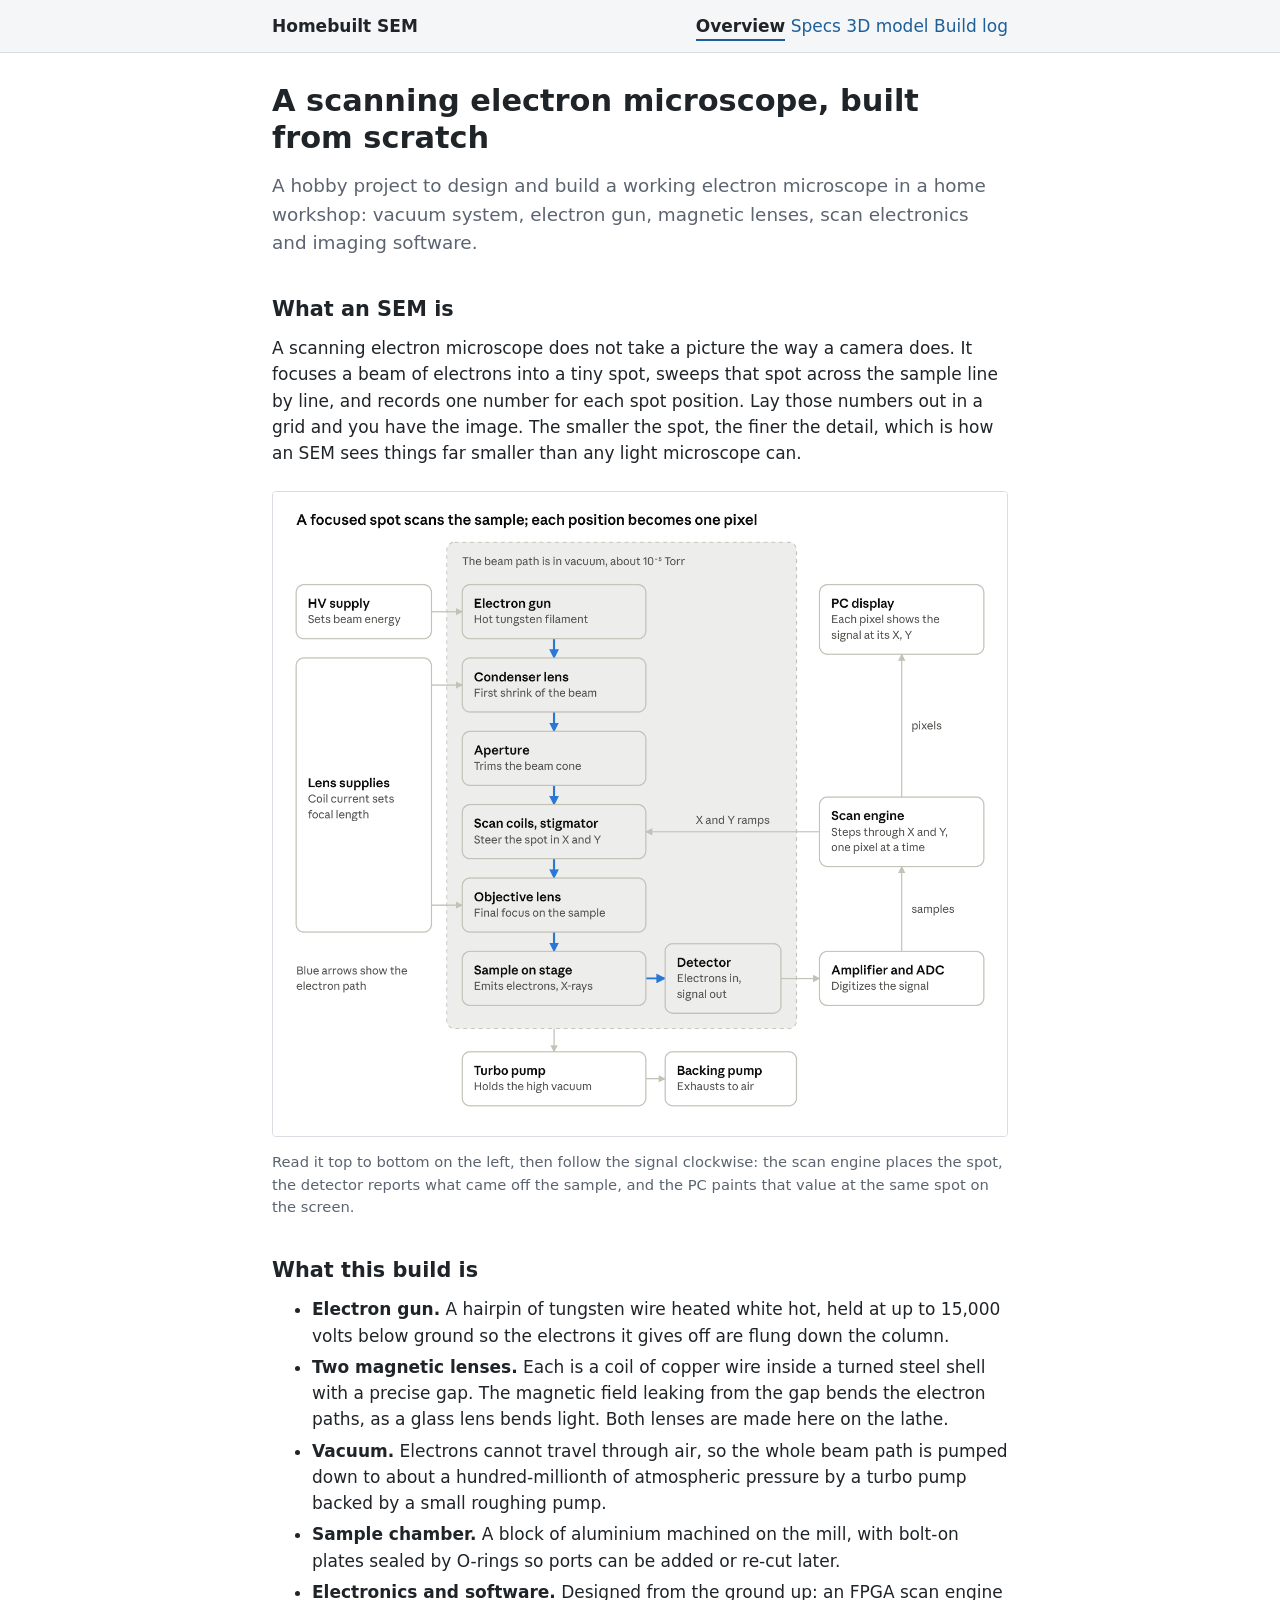
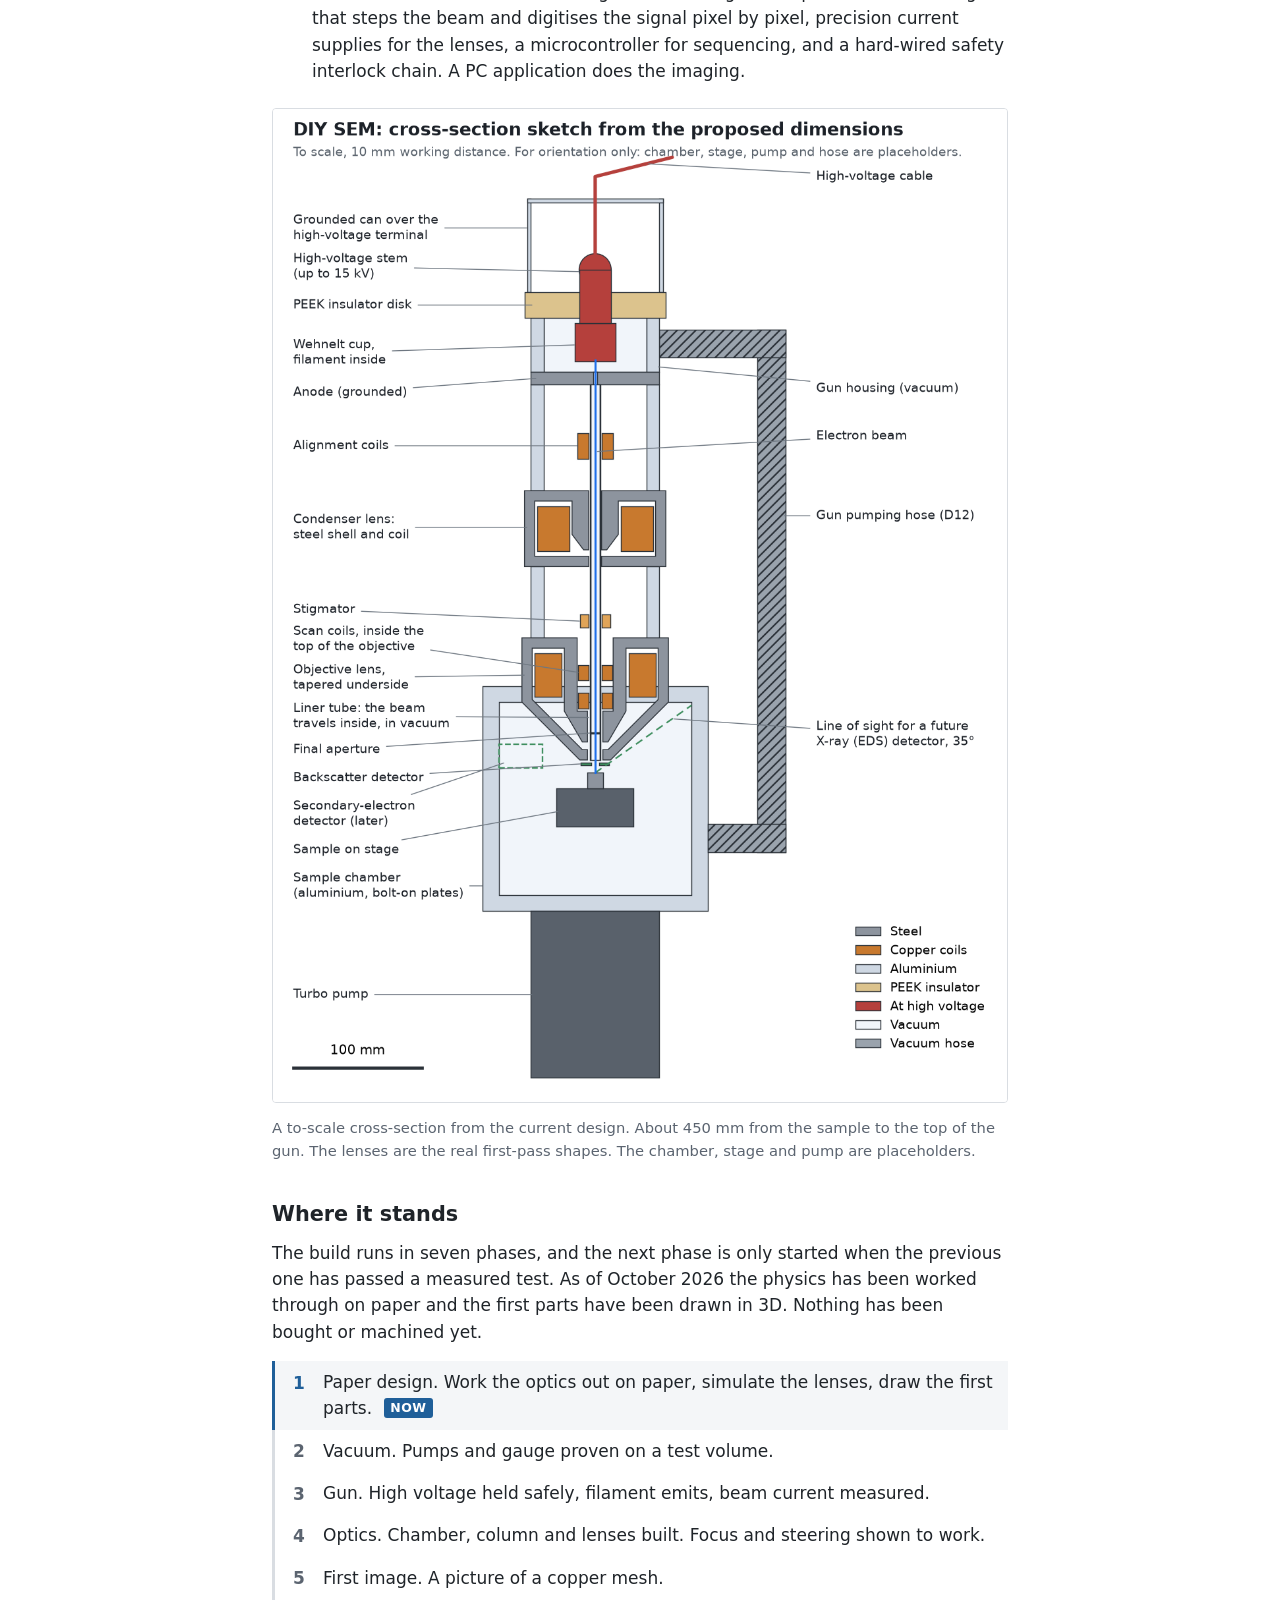
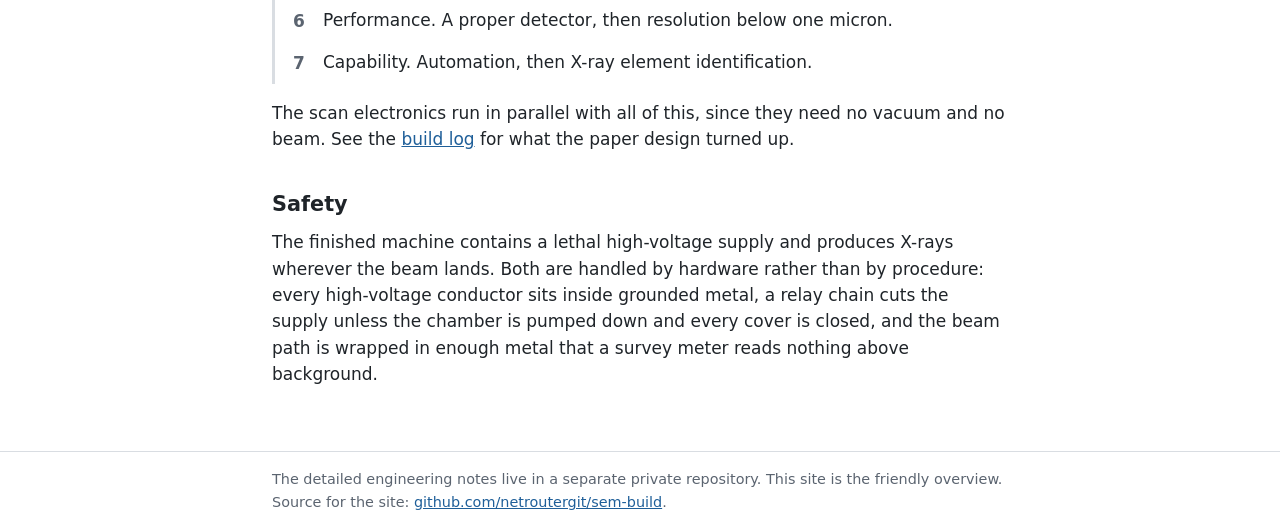
==== index.html @ 64b53435 "First version of the site: overview, specs, 3D model, milestone 0 Four plain HTML pages and one styl" ====
<!doctype html>
<html lang="en">
<head>
<meta charset="utf-8">
<meta name="viewport" content="width=device-width, initial-scale=1">
<title>Homebuilt SEM</title>
<meta name="description" content="A scanning electron microscope being designed and built from scratch in a home workshop.">
<link rel="stylesheet" href="style.css">
</head>
<body>

<header class="site">
  <div class="inner">
    <a class="brand" href="index.html">Homebuilt SEM</a>
    <nav>
      <a href="index.html" aria-current="page">Overview</a>
      <a href="specs.html">Specs</a>
      <a href="model.html">3D model</a>
      <a href="log/m0-paper-design.html">Build log</a>
    </nav>
  </div>
</header>

<main>
  <h1>A scanning electron microscope, built from scratch</h1>
  <p class="lede">A hobby project to design and build a working electron microscope in a home workshop: vacuum system, electron gun, magnetic lenses, scan electronics and imaging software.</p>

  <h2>What an SEM is</h2>
  <p>A scanning electron microscope does not take a picture the way a camera does. It focuses a beam of electrons into a tiny spot, sweeps that spot across the sample line by line, and records one number for each spot position. Lay those numbers out in a grid and you have the image. The smaller the spot, the finer the detail, which is how an SEM sees things far smaller than any light microscope can.</p>

  <figure>
    <img src="img/sem-block-diagram.png" alt="Block diagram: electron gun, condenser lens, aperture, scan coils, objective lens and sample inside a vacuum, with the scan engine, detector amplifier and PC display outside it">
    <figcaption>Read it top to bottom on the left, then follow the signal clockwise: the scan engine places the spot, the detector reports what came off the sample, and the PC paints that value at the same spot on the screen.</figcaption>
  </figure>

  <h2>What this build is</h2>
  <ul>
    <li><strong>Electron gun.</strong> A hairpin of tungsten wire heated white hot, held at up to 15,000 volts below ground so the electrons it gives off are flung down the column.</li>
    <li><strong>Two magnetic lenses.</strong> Each is a coil of copper wire inside a turned steel shell with a precise gap. The magnetic field leaking from the gap bends the electron paths, as a glass lens bends light. Both lenses are made here on the lathe.</li>
    <li><strong>Vacuum.</strong> Electrons cannot travel through air, so the whole beam path is pumped down to about a hundred-millionth of atmospheric pressure by a turbo pump backed by a small roughing pump.</li>
    <li><strong>Sample chamber.</strong> A block of aluminium machined on the mill, with bolt-on plates sealed by O-rings so ports can be added or re-cut later.</li>
    <li><strong>Electronics and software.</strong> Designed from the ground up: an FPGA scan engine that steps the beam and digitises the signal pixel by pixel, precision current supplies for the lenses, a microcontroller for sequencing, and a hard-wired safety interlock chain. A PC application does the imaging.</li>
  </ul>

  <figure>
    <img src="img/column-cross-section.png" alt="To-scale cross-section of the instrument from the high-voltage gun at the top, through two magnetic lenses, to the sample chamber and turbo pump at the bottom">
    <figcaption>A to-scale cross-section from the current design. About 450 mm from the sample to the top of the gun. The lenses are the real first-pass shapes. The chamber, stage and pump are placeholders.</figcaption>
  </figure>

  <h2>Where it stands</h2>
  <p>The build runs in seven phases, and the next phase is only started when the previous one has passed a measured test. As of October 2026 the physics has been worked through on paper and the first parts have been drawn in 3D. Nothing has been bought or machined yet.</p>

  <ol class="phases">
    <li class="now">Paper design. Work the optics out on paper, simulate the lenses, draw the first parts. <span class="tag">Now</span></li>
    <li>Vacuum. Pumps and gauge proven on a test volume.</li>
    <li>Gun. High voltage held safely, filament emits, beam current measured.</li>
    <li>Optics. Chamber, column and lenses built. Focus and steering shown to work.</li>
    <li>First image. A picture of a copper mesh.</li>
    <li>Performance. A proper detector, then resolution below one micron.</li>
    <li>Capability. Automation, then X-ray element identification.</li>
  </ol>
  <p>The scan electronics run in parallel with all of this, since they need no vacuum and no beam. See the <a href="log/m0-paper-design.html">build log</a> for what the paper design turned up.</p>

  <h2>Safety</h2>
  <p>The finished machine contains a lethal high-voltage supply and produces X-rays wherever the beam lands. Both are handled by hardware rather than by procedure: every high-voltage conductor sits inside grounded metal, a relay chain cuts the supply unless the chamber is pumped down and every cover is closed, and the beam path is wrapped in enough metal that a survey meter reads nothing above background.</p>
</main>

<footer class="site">
  <div class="inner">
    The detailed engineering notes live in a separate private repository. This site is the friendly overview. Source for the site: <a href="https://github.com/netroutergit/sem-build">github.com/netroutergit/sem-build</a>.
  </div>
</footer>

</body>
</html>
---- style.css ----
/* sem-build: one stylesheet, system fonts, works on a phone. */

:root {
  --text: #1f2429;
  --muted: #5b6470;
  --line: #d9dde2;
  --bg: #ffffff;
  --panel: #f4f6f8;
  --accent: #1f5f99;
  --accent-ink: #ffffff;
}

* { box-sizing: border-box; }

html { -webkit-text-size-adjust: 100%; }

body {
  margin: 0;
  font-family: system-ui, -apple-system, "Segoe UI", Roboto, Helvetica, Arial, sans-serif;
  font-size: 17px;
  line-height: 1.55;
  color: var(--text);
  background: var(--bg);
}

header.site {
  border-bottom: 1px solid var(--line);
  background: var(--panel);
}

header.site .inner {
  max-width: 48rem;
  margin: 0 auto;
  padding: 0.8rem 1rem;
  display: flex;
  flex-wrap: wrap;
  align-items: baseline;
  gap: 0.4rem 1.2rem;
}

header.site .brand {
  font-weight: 700;
  text-decoration: none;
  color: var(--text);
  margin-right: auto;
}

header.site nav a {
  color: var(--accent);
  text-decoration: none;
  padding: 0.2rem 0;
}

header.site nav a[aria-current="page"] {
  color: var(--text);
  font-weight: 600;
  border-bottom: 2px solid var(--accent);
}

main {
  max-width: 48rem;
  margin: 0 auto;
  padding: 1.5rem 1rem 3rem;
}

main.wide { max-width: 64rem; }

h1 { font-size: 1.9rem; line-height: 1.2; margin: 0.4rem 0 1rem; }
h2 { font-size: 1.3rem; margin: 2.2rem 0 0.6rem; }
h3 { font-size: 1.05rem; margin: 1.4rem 0 0.4rem; }

p, ul, ol { margin: 0 0 1rem; }
li { margin-bottom: 0.3rem; }

a { color: var(--accent); }

.lede { font-size: 1.15rem; color: var(--muted); }

figure {
  margin: 1.5rem 0;
}

figure img {
  width: 100%;
  height: auto;
  border: 1px solid var(--line);
  border-radius: 4px;
  background: #fff;
}

figcaption {
  font-size: 0.92rem;
  color: var(--muted);
  margin-top: 0.4rem;
}

table {
  width: 100%;
  border-collapse: collapse;
  margin: 0 0 1.5rem;
  font-size: 0.97rem;
}

th, td {
  text-align: left;
  vertical-align: top;
  padding: 0.55rem 0.6rem;
  border-bottom: 1px solid var(--line);
}

th { font-weight: 600; background: var(--panel); }

td.num { white-space: nowrap; font-weight: 600; }

/* phase list on the overview */
ol.phases { list-style: none; padding: 0; counter-reset: phase; }
ol.phases li {
  position: relative;
  padding: 0.5rem 0.75rem 0.5rem 3rem;
  border-left: 3px solid var(--line);
  margin: 0;
}
ol.phases li::before {
  counter-increment: phase;
  content: counter(phase);
  position: absolute;
  left: 0.75rem;
  top: 0.55rem;
  width: 1.5rem;
  text-align: center;
  font-weight: 700;
  color: var(--muted);
}
ol.phases li.now {
  border-left-color: var(--accent);
  background: var(--panel);
}
ol.phases li.now::before { color: var(--accent); }
ol.phases li .tag {
  display: inline-block;
  font-size: 0.78rem;
  font-weight: 600;
  text-transform: uppercase;
  letter-spacing: 0.04em;
  color: var(--accent-ink);
  background: var(--accent);
  border-radius: 3px;
  padding: 0 0.4rem;
  margin-left: 0.4rem;
  vertical-align: 2px;
}

/* note box */
.note {
  background: var(--panel);
  border-left: 3px solid var(--accent);
  padding: 0.7rem 1rem;
  margin: 1.2rem 0;
}

/* 3D viewer */
.viewer-controls {
  display: flex;
  flex-wrap: wrap;
  gap: 0.6rem 1.4rem;
  align-items: center;
  margin: 0 0 0.8rem;
}

.viewer-controls fieldset {
  border: 0;
  padding: 0;
  margin: 0;
  min-width: 0;
  min-inline-size: 0;
  display: flex;
  flex-wrap: wrap;
  gap: 0.3rem;
  align-items: center;
}

.viewer-controls legend {
  float: left;
  padding: 0;
  margin-right: 0.4rem;
  color: var(--muted);
  font-size: 0.95rem;
}

.viewer-controls button {
  font: inherit;
  font-size: 0.95rem;
  padding: 0.35rem 0.8rem;
  border: 1px solid var(--line);
  background: #fff;
  color: var(--text);
  border-radius: 4px;
  cursor: pointer;
}

.viewer-controls button[aria-pressed="true"] {
  background: var(--accent);
  border-color: var(--accent);
  color: var(--accent-ink);
}

model-viewer {
  width: 100%;
  height: 70vh;
  min-height: 420px;
  background: #eef1f4;
  border: 1px solid var(--line);
  border-radius: 4px;
}

.viewer-status {
  font-size: 0.92rem;
  color: var(--muted);
  min-height: 1.4em;
  margin: 0.5rem 0 1rem;
}

footer.site {
  border-top: 1px solid var(--line);
  color: var(--muted);
  font-size: 0.9rem;
}

footer.site .inner {
  max-width: 48rem;
  margin: 0 auto;
  padding: 1rem;
}

@media (max-width: 600px) {
  body { font-size: 16px; }
  h1 { font-size: 1.6rem; }
  model-viewer { height: 60vh; min-height: 360px; }

  /* Stack each table row as a small card instead of squeezing three columns. */
  table tr:first-child { display: none; }
  table tr { display: block; padding: 0.55rem 0; border-bottom: 1px solid var(--line); }
  table td { display: block; border: 0; padding: 0.1rem 0; }
  table td:first-child { font-weight: 600; }
  table td.num { white-space: normal; color: var(--accent); }
}
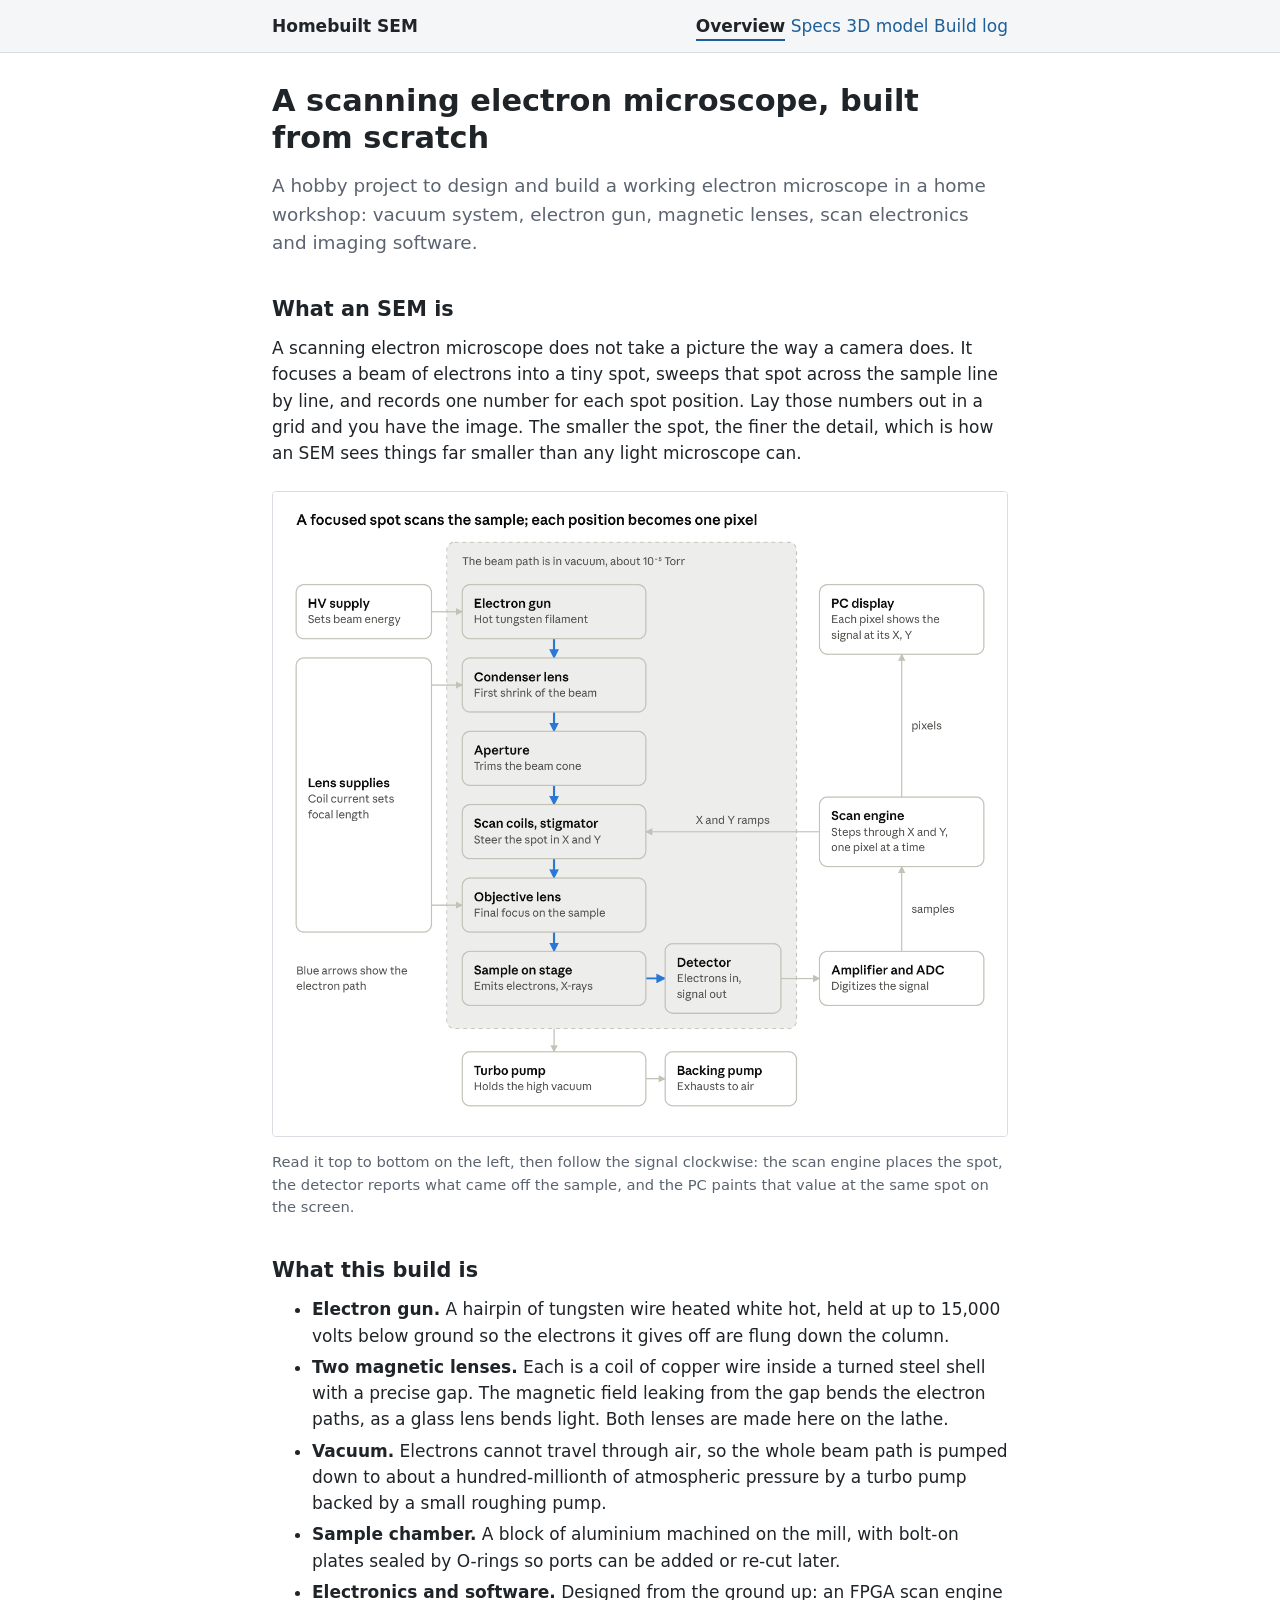
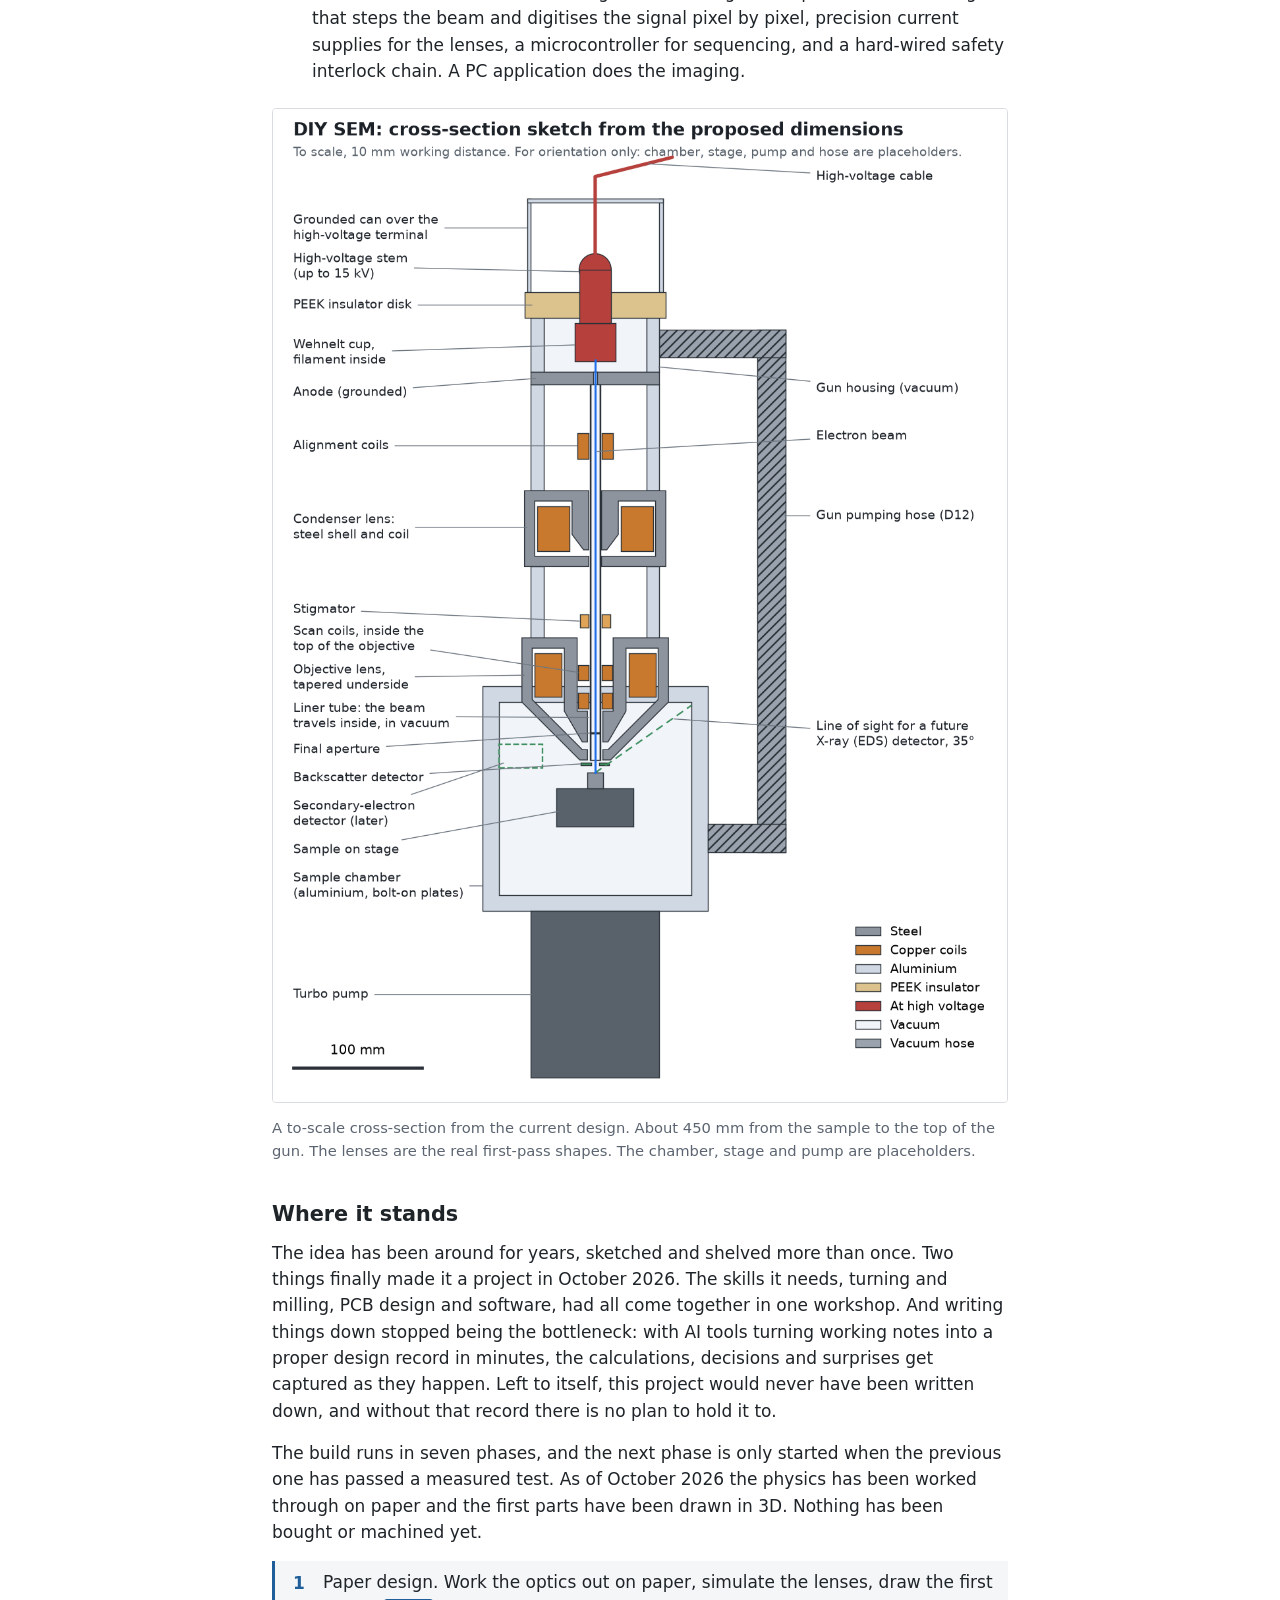
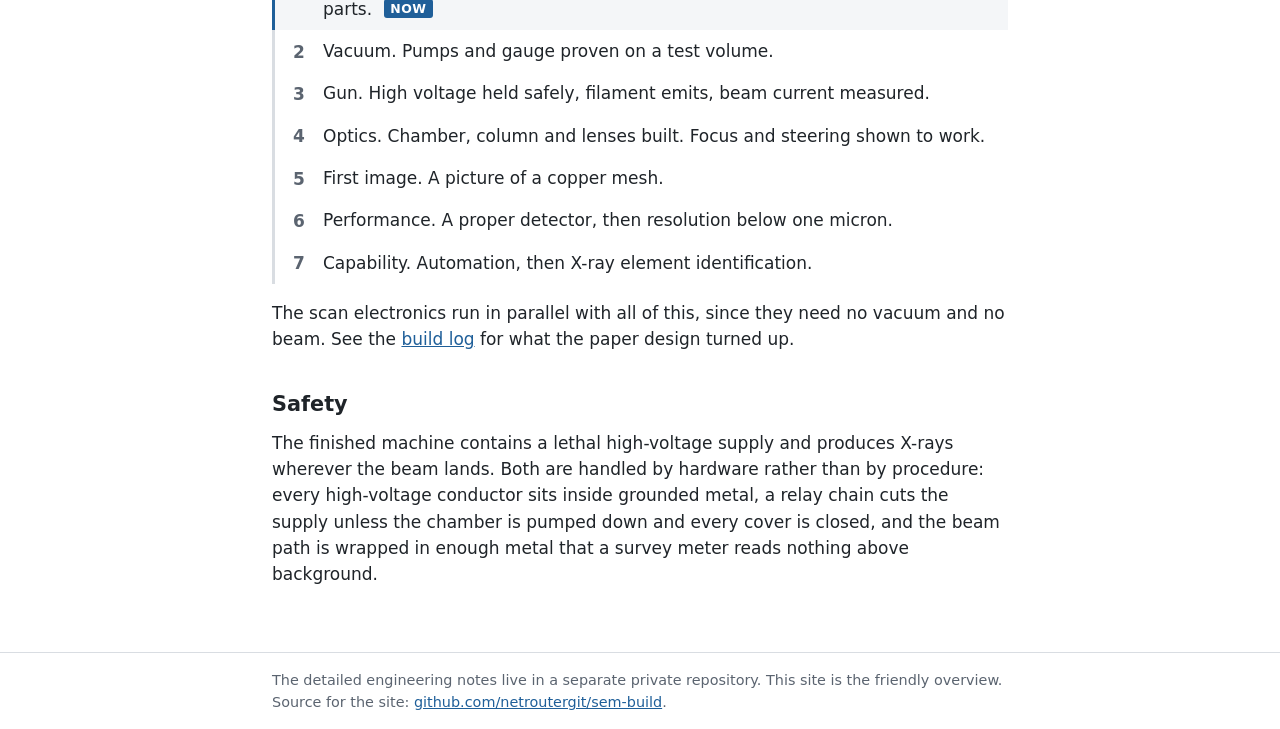
==== commit b66ae835: "Say why the project started in earnest now, on the overview and in milestone 0" ====
--- a/index.html
+++ b/index.html
@@ -48,6 +48,7 @@
   </figure>
 
   <h2>Where it stands</h2>
+  <p>The idea has been around for years, sketched and shelved more than once. Two things finally made it a project in October 2026. The skills it needs, turning and milling, PCB design and software, had all come together in one workshop. And writing things down stopped being the bottleneck: with AI tools turning working notes into a proper design record in minutes, the calculations, decisions and surprises get captured as they happen. Left to itself, this project would never have been written down, and without that record there is no plan to hold it to.</p>
   <p>The build runs in seven phases, and the next phase is only started when the previous one has passed a measured test. As of October 2026 the physics has been worked through on paper and the first parts have been drawn in 3D. Nothing has been bought or machined yet.</p>
 
   <ol class="phases">
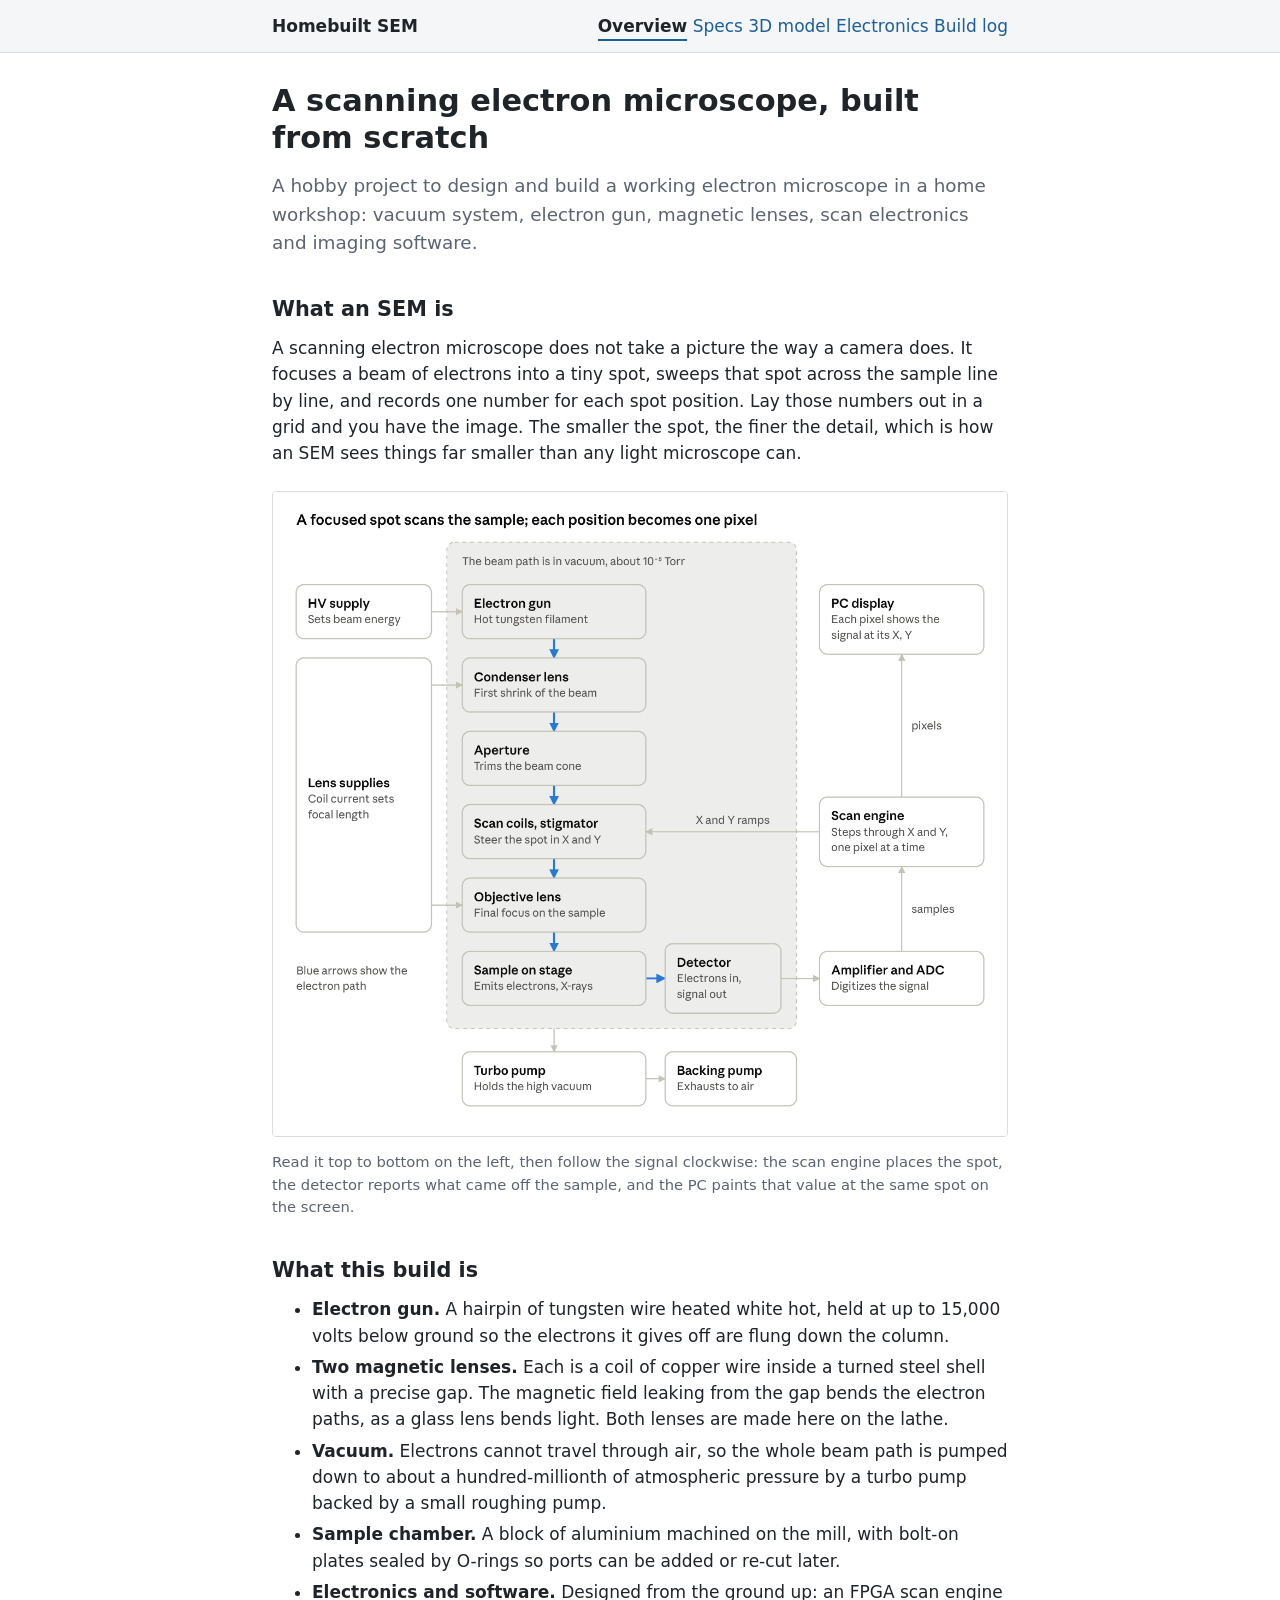
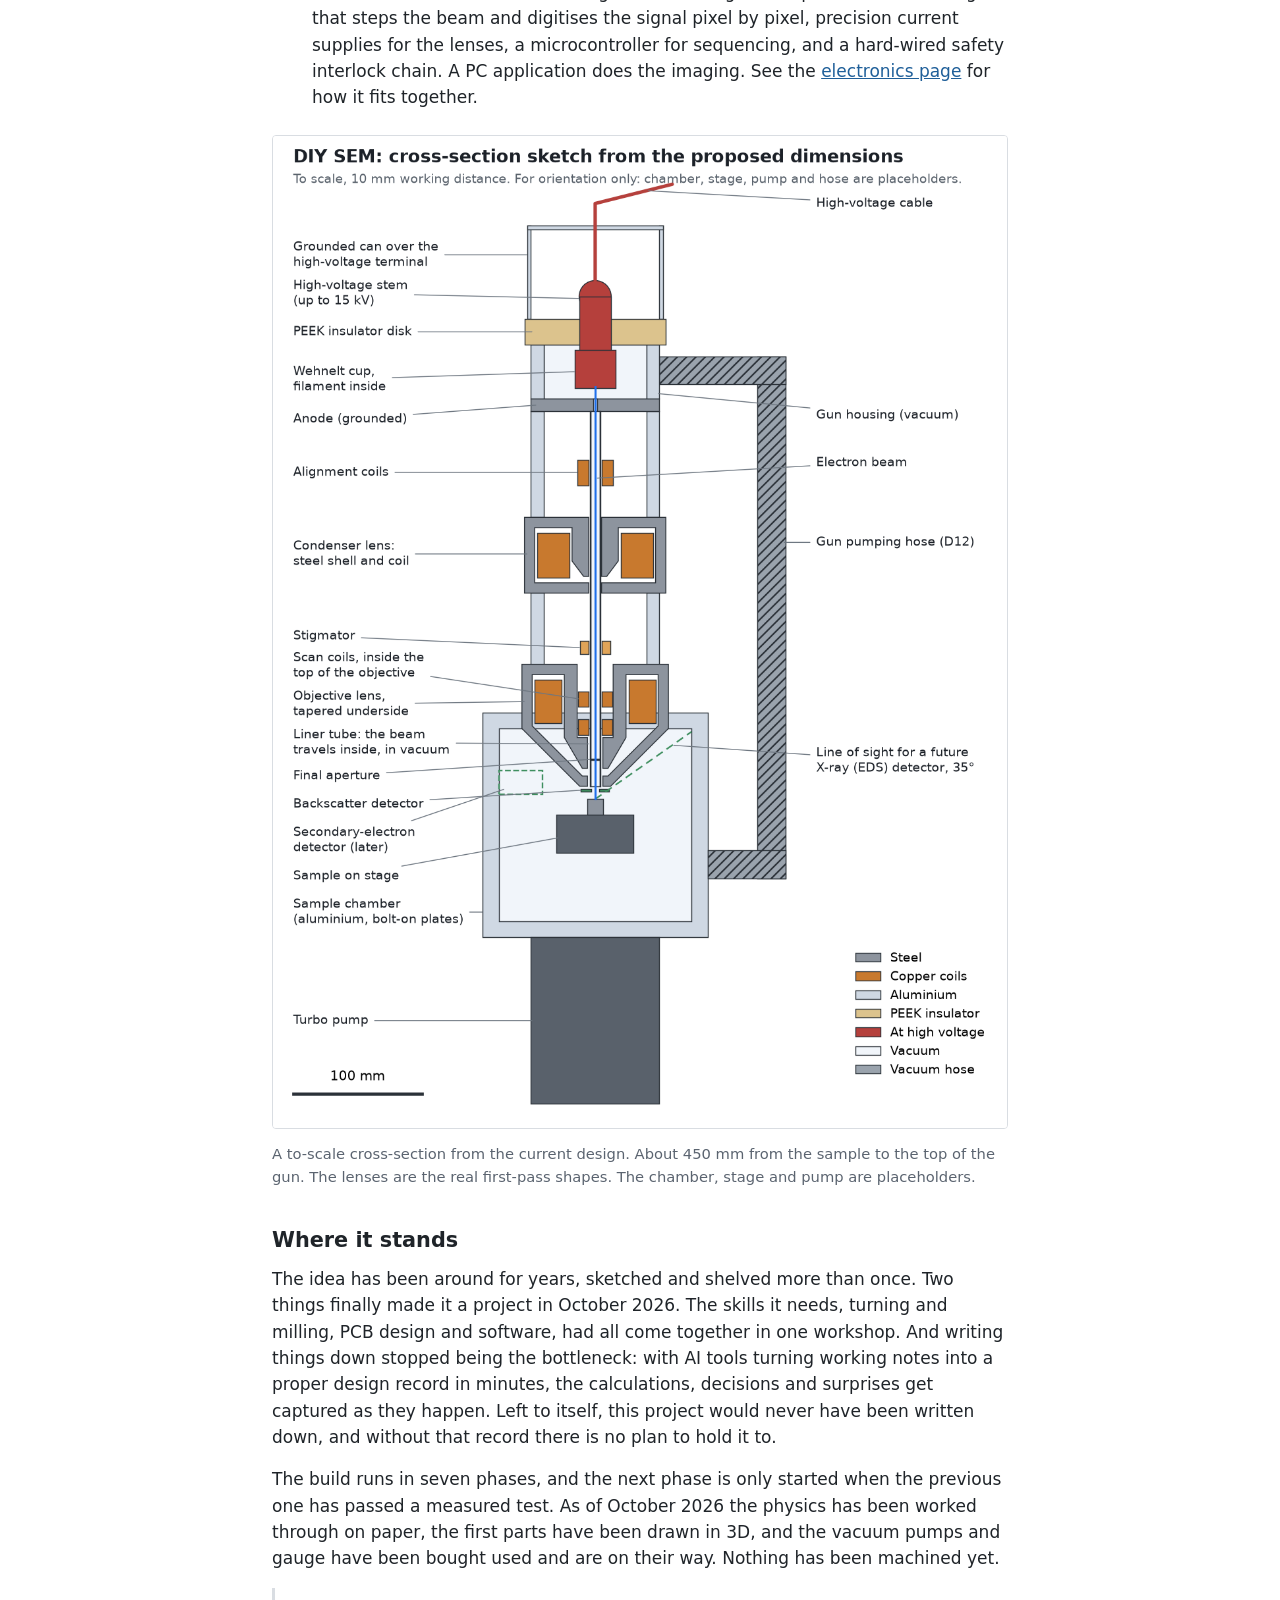
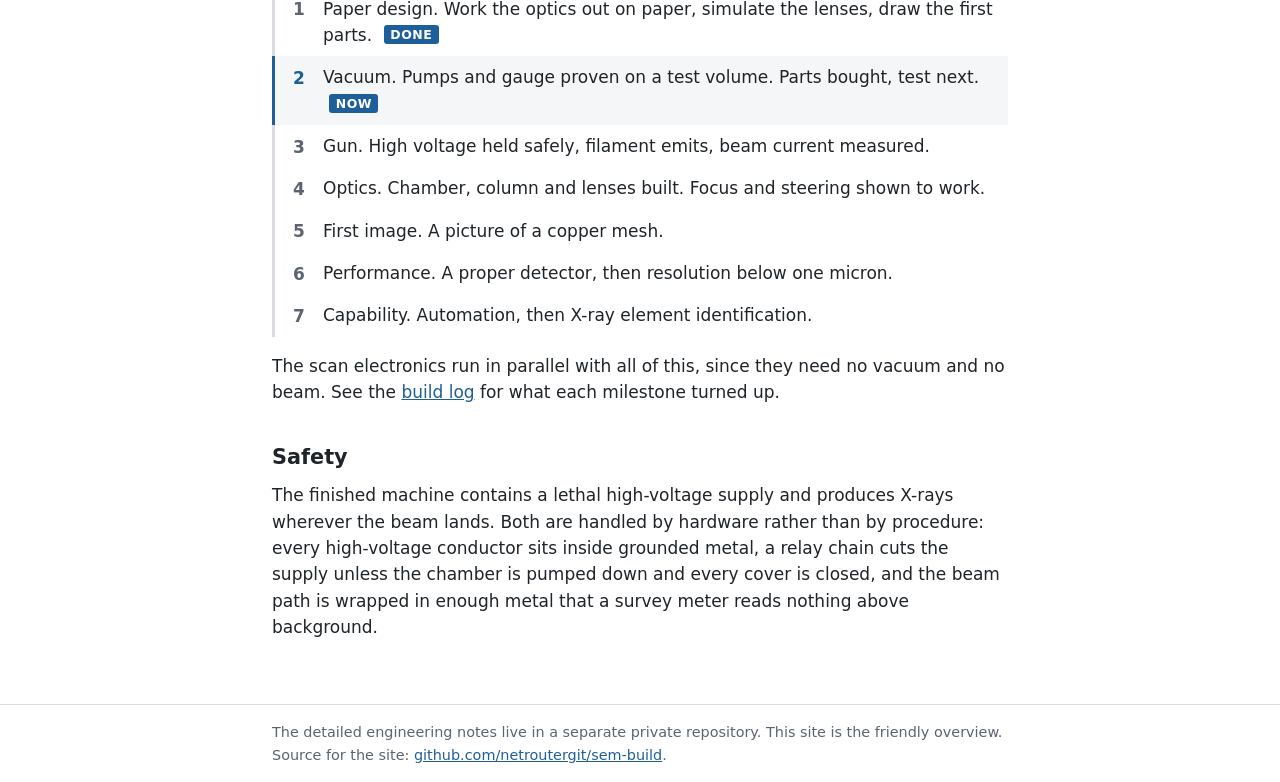
==== commit 0f0d190a: "Milestone 2: vacuum parts bought; build log index; overview and specs updated to match" ====
--- a/index.html
+++ b/index.html
@@ -16,7 +16,8 @@
       <a href="index.html" aria-current="page">Overview</a>
       <a href="specs.html">Specs</a>
       <a href="model.html">3D model</a>
-      <a href="log/m0-paper-design.html">Build log</a>
+      <a href="electronics.html">Electronics</a>
+      <a href="log/index.html">Build log</a>
     </nav>
   </div>
 </header>
@@ -39,7 +40,7 @@
     <li><strong>Two magnetic lenses.</strong> Each is a coil of copper wire inside a turned steel shell with a precise gap. The magnetic field leaking from the gap bends the electron paths, as a glass lens bends light. Both lenses are made here on the lathe.</li>
     <li><strong>Vacuum.</strong> Electrons cannot travel through air, so the whole beam path is pumped down to about a hundred-millionth of atmospheric pressure by a turbo pump backed by a small roughing pump.</li>
     <li><strong>Sample chamber.</strong> A block of aluminium machined on the mill, with bolt-on plates sealed by O-rings so ports can be added or re-cut later.</li>
-    <li><strong>Electronics and software.</strong> Designed from the ground up: an FPGA scan engine that steps the beam and digitises the signal pixel by pixel, precision current supplies for the lenses, a microcontroller for sequencing, and a hard-wired safety interlock chain. A PC application does the imaging.</li>
+    <li><strong>Electronics and software.</strong> Designed from the ground up: an FPGA scan engine that steps the beam and digitises the signal pixel by pixel, precision current supplies for the lenses, a microcontroller for sequencing, and a hard-wired safety interlock chain. A PC application does the imaging. See the <a href="electronics.html">electronics page</a> for how it fits together.</li>
   </ul>
 
   <figure>
@@ -49,18 +50,18 @@
 
   <h2>Where it stands</h2>
   <p>The idea has been around for years, sketched and shelved more than once. Two things finally made it a project in October 2026. The skills it needs, turning and milling, PCB design and software, had all come together in one workshop. And writing things down stopped being the bottleneck: with AI tools turning working notes into a proper design record in minutes, the calculations, decisions and surprises get captured as they happen. Left to itself, this project would never have been written down, and without that record there is no plan to hold it to.</p>
-  <p>The build runs in seven phases, and the next phase is only started when the previous one has passed a measured test. As of October 2026 the physics has been worked through on paper and the first parts have been drawn in 3D. Nothing has been bought or machined yet.</p>
+  <p>The build runs in seven phases, and the next phase is only started when the previous one has passed a measured test. As of October 2026 the physics has been worked through on paper, the first parts have been drawn in 3D, and the vacuum pumps and gauge have been bought used and are on their way. Nothing has been machined yet.</p>
 
   <ol class="phases">
-    <li class="now">Paper design. Work the optics out on paper, simulate the lenses, draw the first parts. <span class="tag">Now</span></li>
-    <li>Vacuum. Pumps and gauge proven on a test volume.</li>
+    <li>Paper design. Work the optics out on paper, simulate the lenses, draw the first parts. <span class="tag">Done</span></li>
+    <li class="now">Vacuum. Pumps and gauge proven on a test volume. Parts bought, test next. <span class="tag">Now</span></li>
     <li>Gun. High voltage held safely, filament emits, beam current measured.</li>
     <li>Optics. Chamber, column and lenses built. Focus and steering shown to work.</li>
     <li>First image. A picture of a copper mesh.</li>
     <li>Performance. A proper detector, then resolution below one micron.</li>
     <li>Capability. Automation, then X-ray element identification.</li>
   </ol>
-  <p>The scan electronics run in parallel with all of this, since they need no vacuum and no beam. See the <a href="log/m0-paper-design.html">build log</a> for what the paper design turned up.</p>
+  <p>The scan electronics run in parallel with all of this, since they need no vacuum and no beam. See the <a href="log/index.html">build log</a> for what each milestone turned up.</p>
 
   <h2>Safety</h2>
   <p>The finished machine contains a lethal high-voltage supply and produces X-rays wherever the beam lands. Both are handled by hardware rather than by procedure: every high-voltage conductor sits inside grounded metal, a relay chain cuts the supply unless the chamber is pumped down and every cover is closed, and the beam path is wrapped in enough metal that a survey meter reads nothing above background.</p>
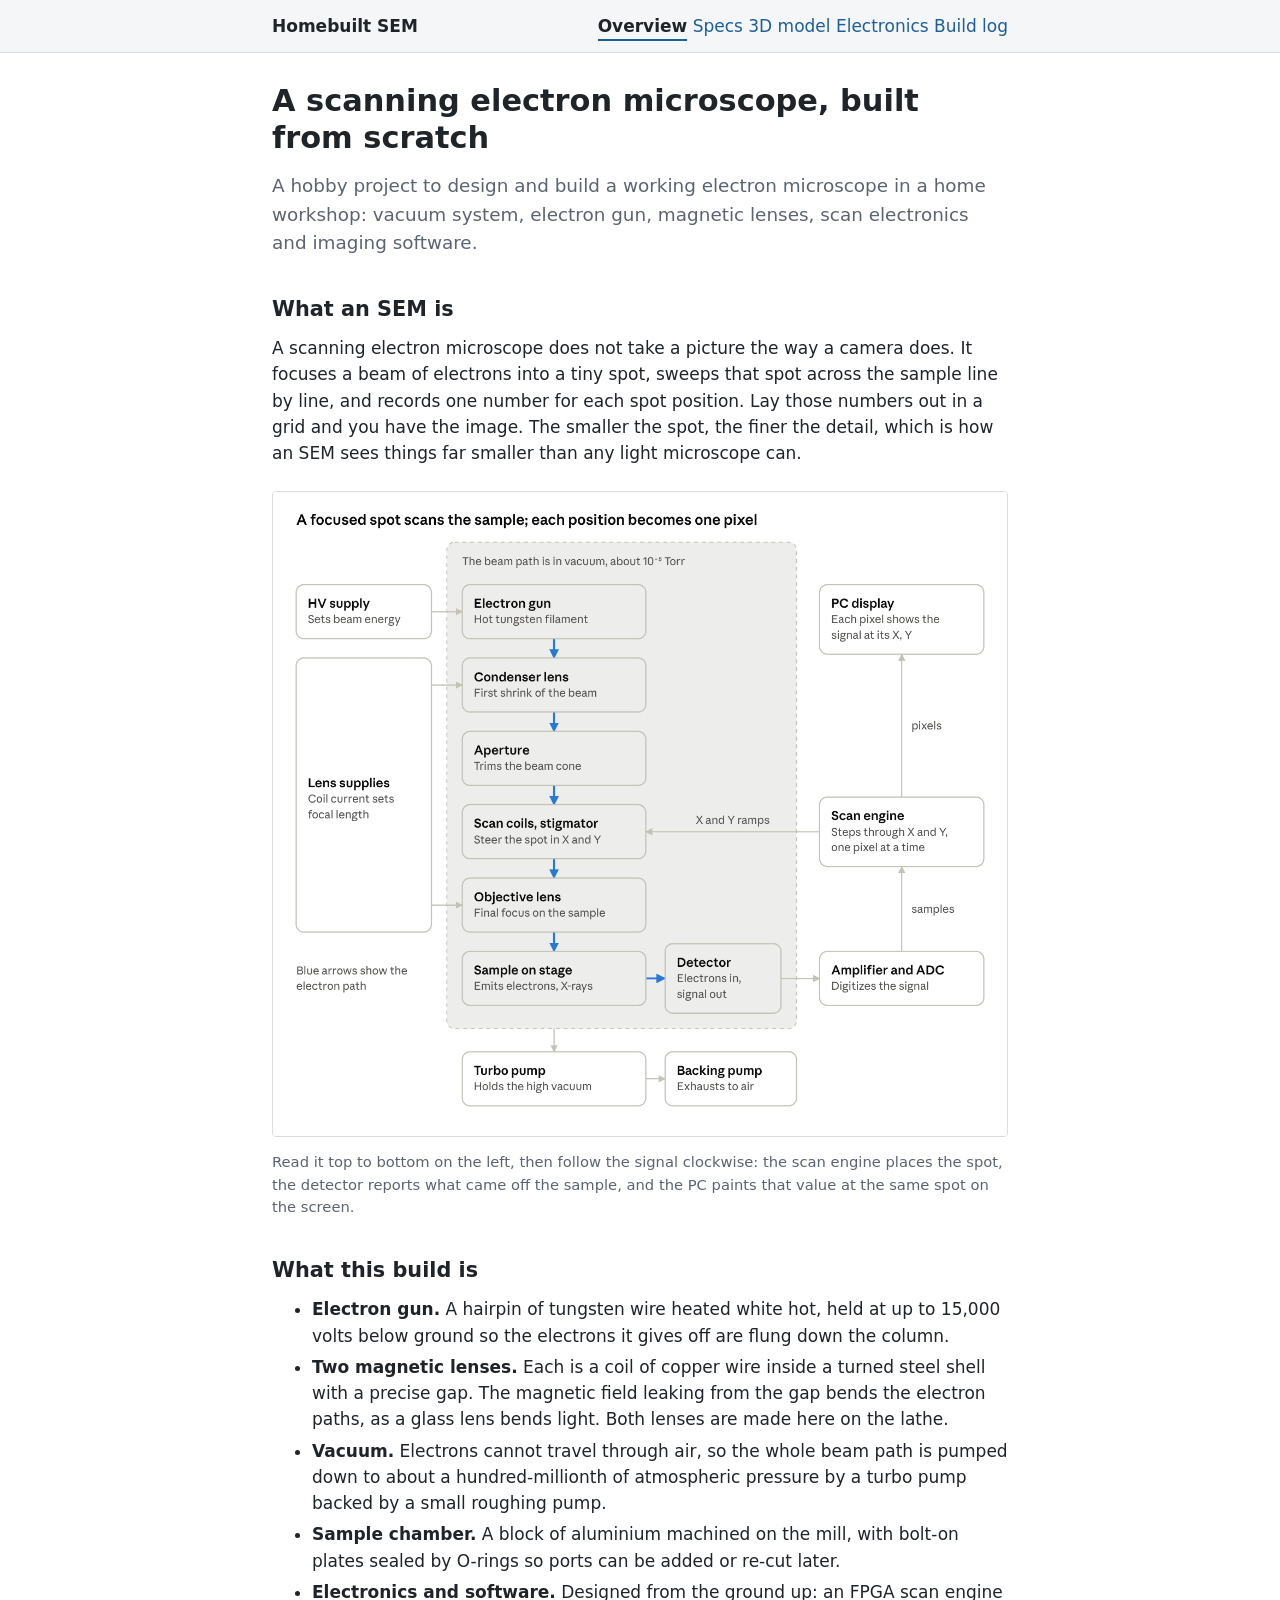
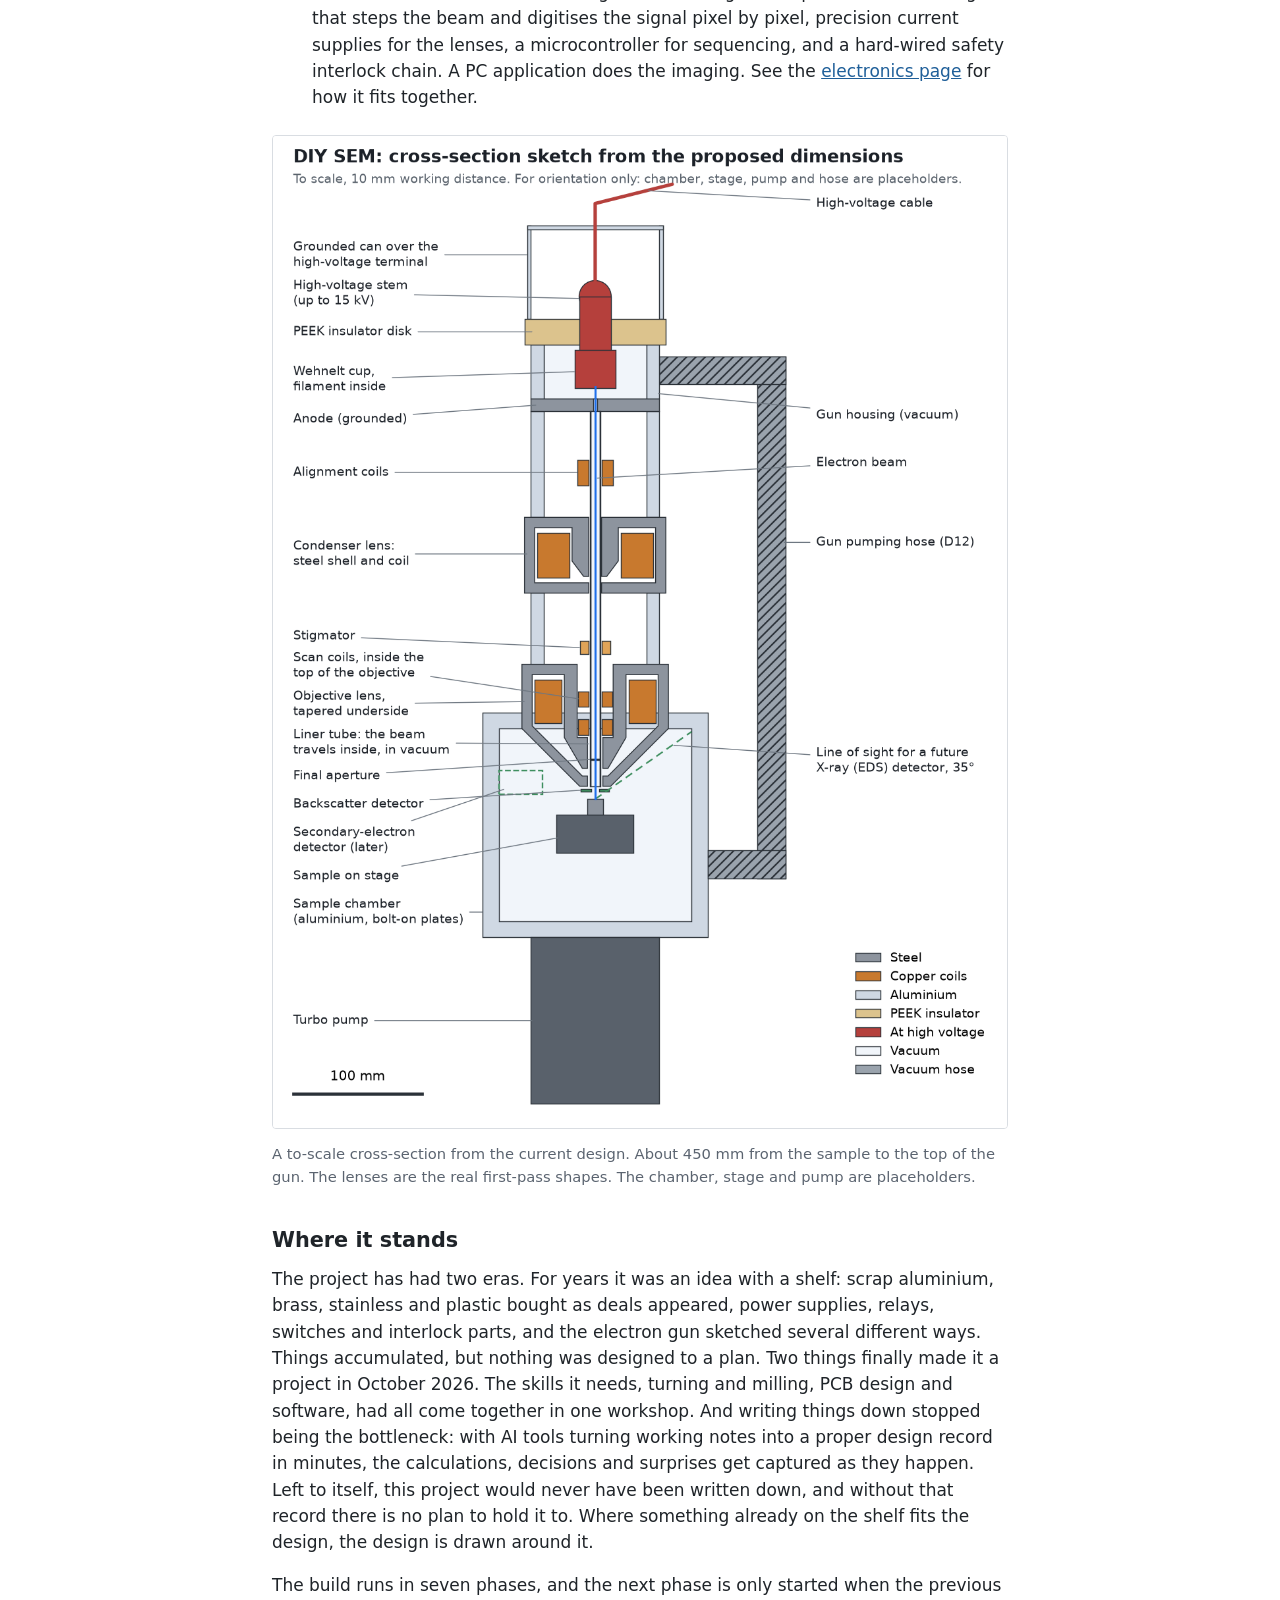
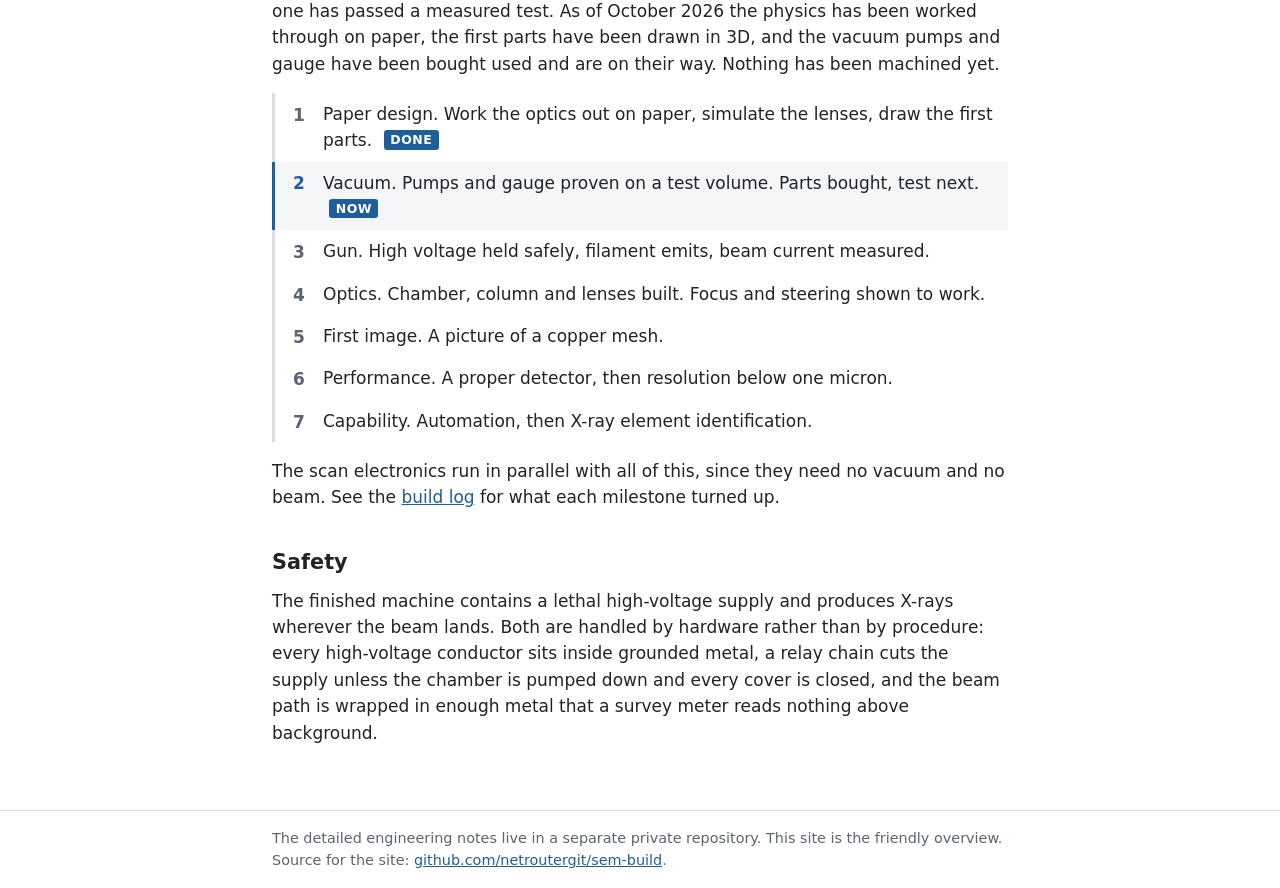
==== commit bca9e433: "Tell the start as two eras: years of gathering, then the written-down plan from October 2026" ====
--- a/index.html
+++ b/index.html
@@ -49,7 +49,7 @@
   </figure>
 
   <h2>Where it stands</h2>
-  <p>The idea has been around for years, sketched and shelved more than once. Two things finally made it a project in October 2026. The skills it needs, turning and milling, PCB design and software, had all come together in one workshop. And writing things down stopped being the bottleneck: with AI tools turning working notes into a proper design record in minutes, the calculations, decisions and surprises get captured as they happen. Left to itself, this project would never have been written down, and without that record there is no plan to hold it to.</p>
+  <p>The project has had two eras. For years it was an idea with a shelf: scrap aluminium, brass, stainless and plastic bought as deals appeared, power supplies, relays, switches and interlock parts, and the electron gun sketched several different ways. Things accumulated, but nothing was designed to a plan. Two things finally made it a project in October 2026. The skills it needs, turning and milling, PCB design and software, had all come together in one workshop. And writing things down stopped being the bottleneck: with AI tools turning working notes into a proper design record in minutes, the calculations, decisions and surprises get captured as they happen. Left to itself, this project would never have been written down, and without that record there is no plan to hold it to. Where something already on the shelf fits the design, the design is drawn around it.</p>
   <p>The build runs in seven phases, and the next phase is only started when the previous one has passed a measured test. As of October 2026 the physics has been worked through on paper, the first parts have been drawn in 3D, and the vacuum pumps and gauge have been bought used and are on their way. Nothing has been machined yet.</p>
 
   <ol class="phases">
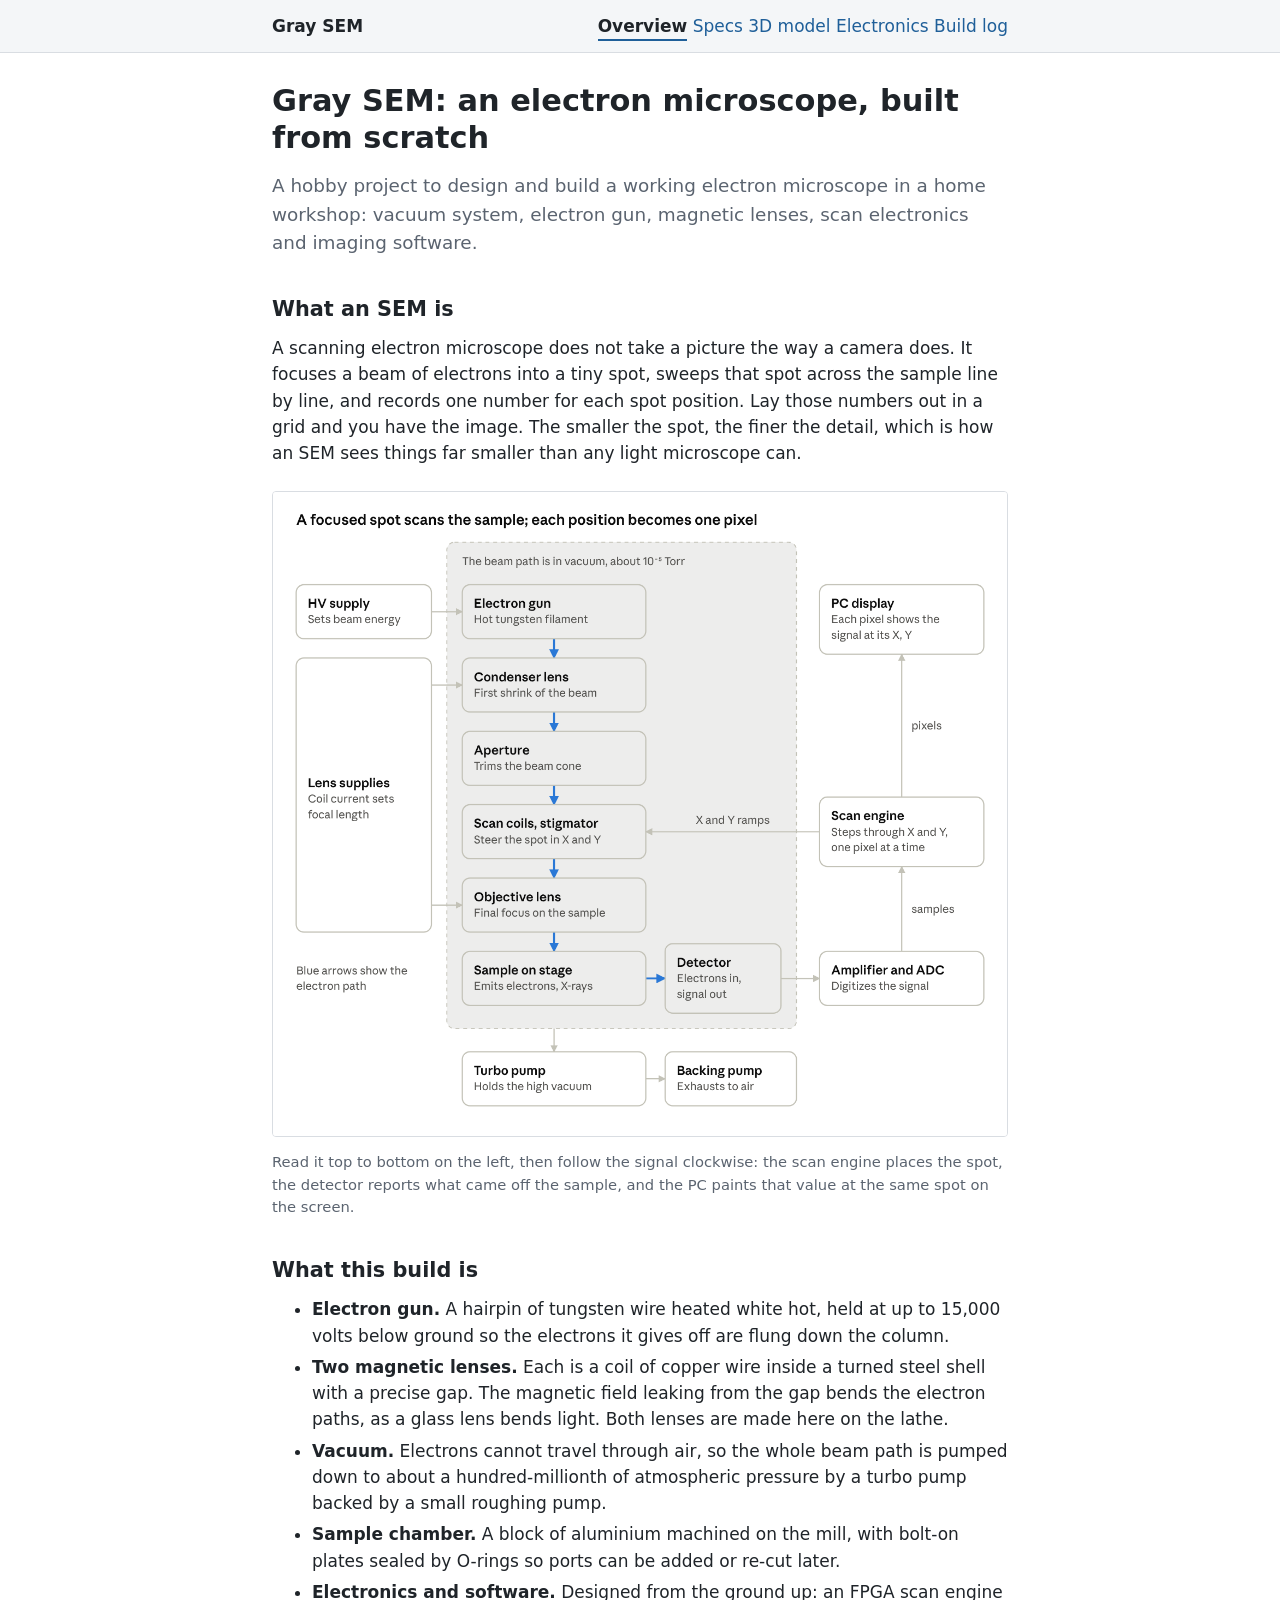
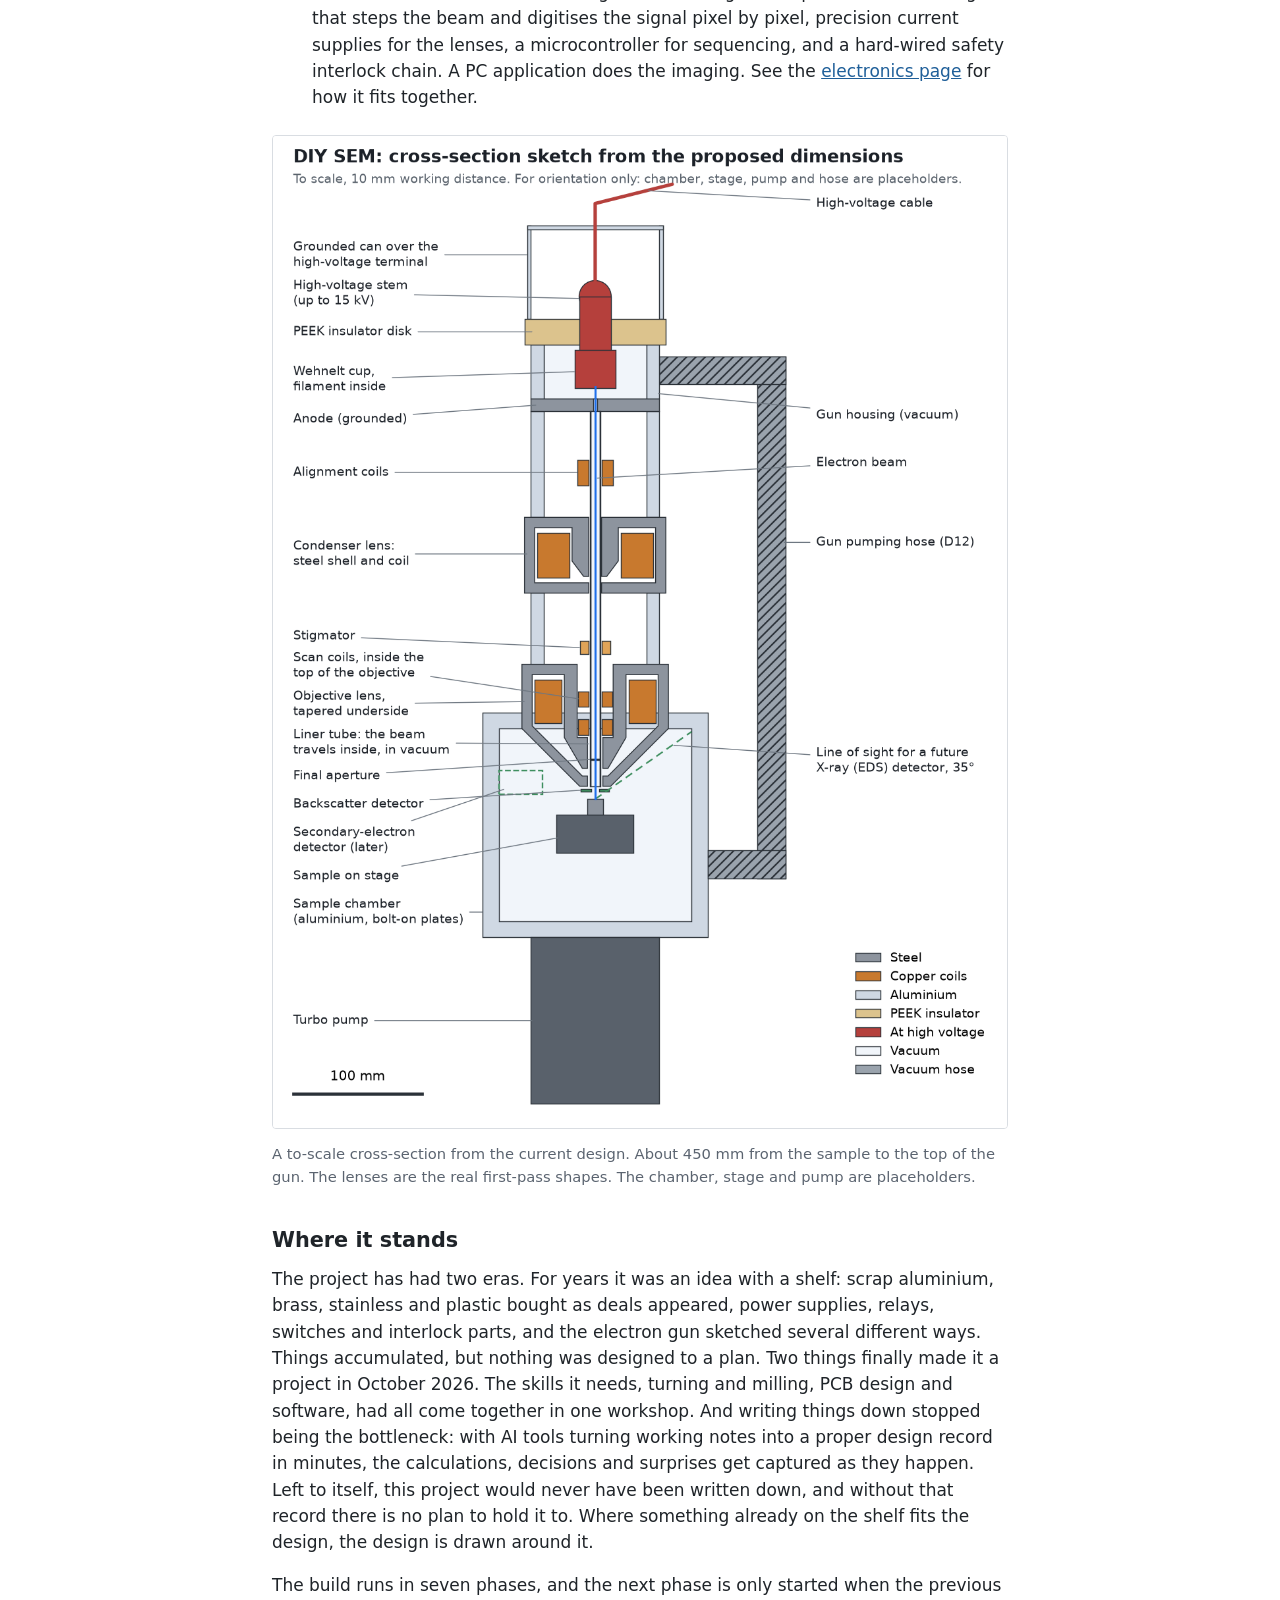
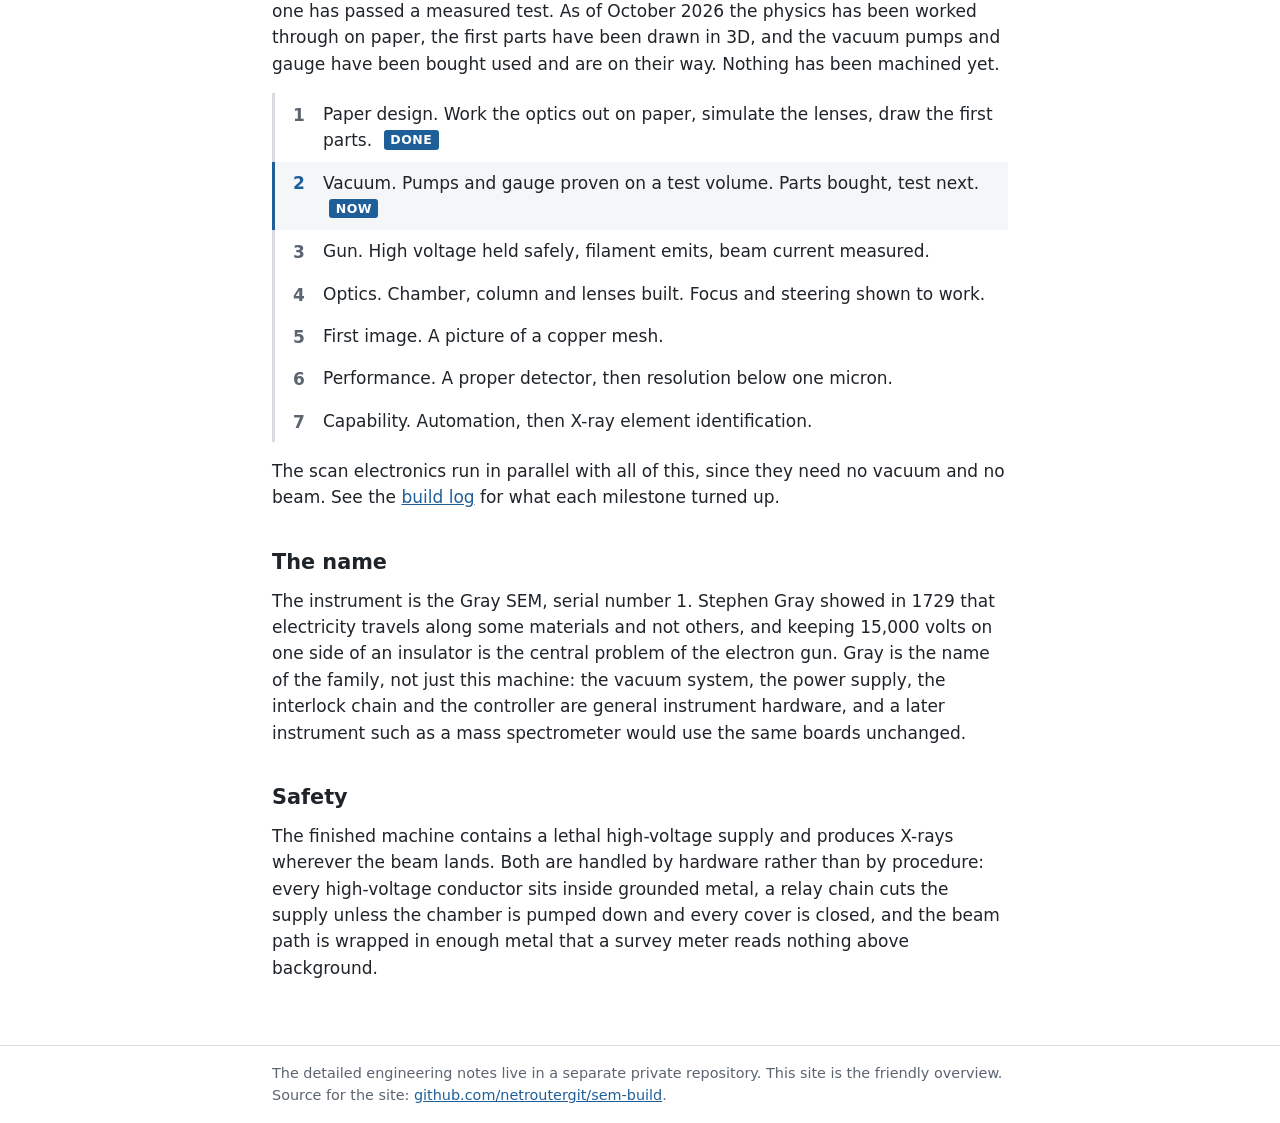
==== commit 0882e613: "Pick up the instrument name: Gray SEM The private design record named the instrument family Gray and" ====
--- a/index.html
+++ b/index.html
@@ -3,15 +3,15 @@
 <head>
 <meta charset="utf-8">
 <meta name="viewport" content="width=device-width, initial-scale=1">
-<title>Homebuilt SEM</title>
-<meta name="description" content="A scanning electron microscope being designed and built from scratch in a home workshop.">
+<title>Gray SEM</title>
+<meta name="description" content="The Gray SEM: a scanning electron microscope being designed and built from scratch in a home workshop.">
 <link rel="stylesheet" href="style.css">
 </head>
 <body>
 
 <header class="site">
   <div class="inner">
-    <a class="brand" href="index.html">Homebuilt SEM</a>
+    <a class="brand" href="index.html">Gray SEM</a>
     <nav>
       <a href="index.html" aria-current="page">Overview</a>
       <a href="specs.html">Specs</a>
@@ -23,7 +23,7 @@
 </header>
 
 <main>
-  <h1>A scanning electron microscope, built from scratch</h1>
+  <h1>Gray SEM: an electron microscope, built from scratch</h1>
   <p class="lede">A hobby project to design and build a working electron microscope in a home workshop: vacuum system, electron gun, magnetic lenses, scan electronics and imaging software.</p>
 
   <h2>What an SEM is</h2>
@@ -63,6 +63,9 @@
   </ol>
   <p>The scan electronics run in parallel with all of this, since they need no vacuum and no beam. See the <a href="log/index.html">build log</a> for what each milestone turned up.</p>
 
+  <h2>The name</h2>
+  <p>The instrument is the Gray SEM, serial number 1. Stephen Gray showed in 1729 that electricity travels along some materials and not others, and keeping 15,000 volts on one side of an insulator is the central problem of the electron gun. Gray is the name of the family, not just this machine: the vacuum system, the power supply, the interlock chain and the controller are general instrument hardware, and a later instrument such as a mass spectrometer would use the same boards unchanged.</p>
+
   <h2>Safety</h2>
   <p>The finished machine contains a lethal high-voltage supply and produces X-rays wherever the beam lands. Both are handled by hardware rather than by procedure: every high-voltage conductor sits inside grounded metal, a relay chain cuts the supply unless the chamber is pumped down and every cover is closed, and the beam path is wrapped in enough metal that a survey meter reads nothing above background.</p>
 </main>
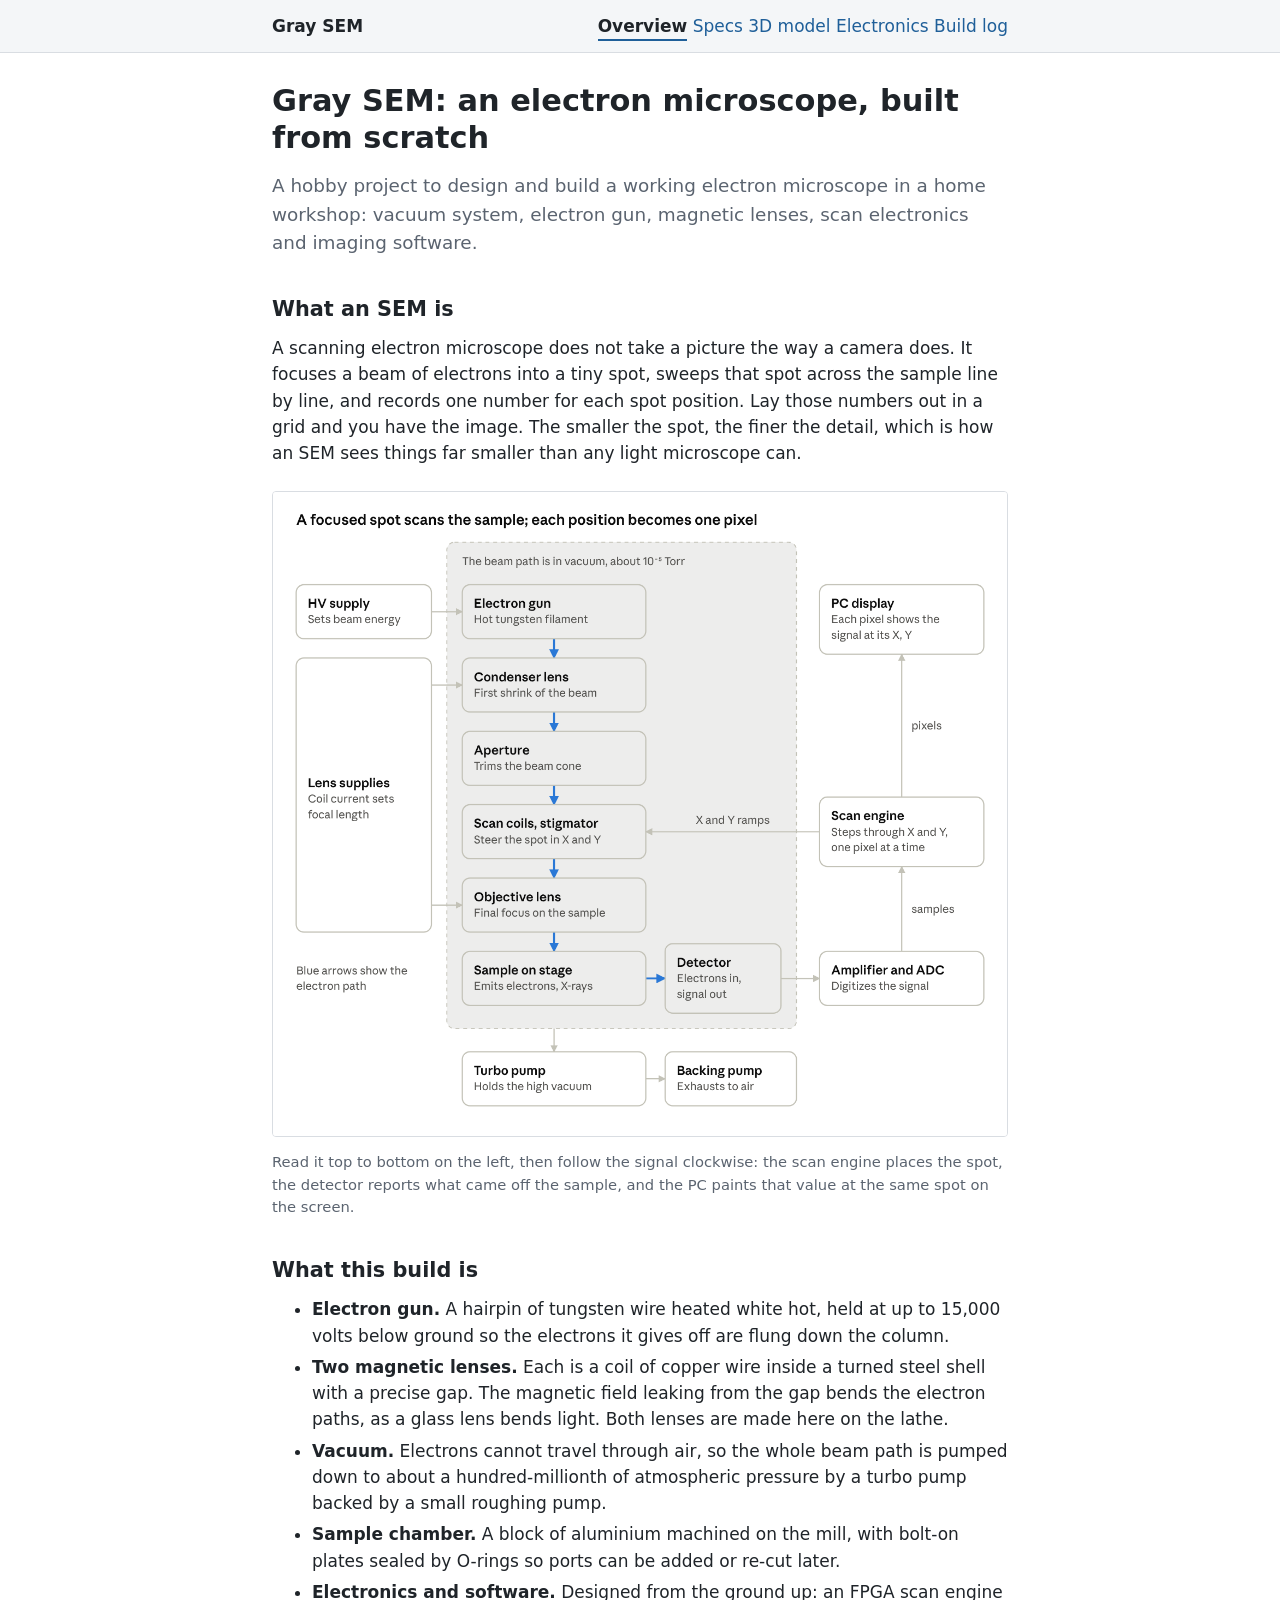
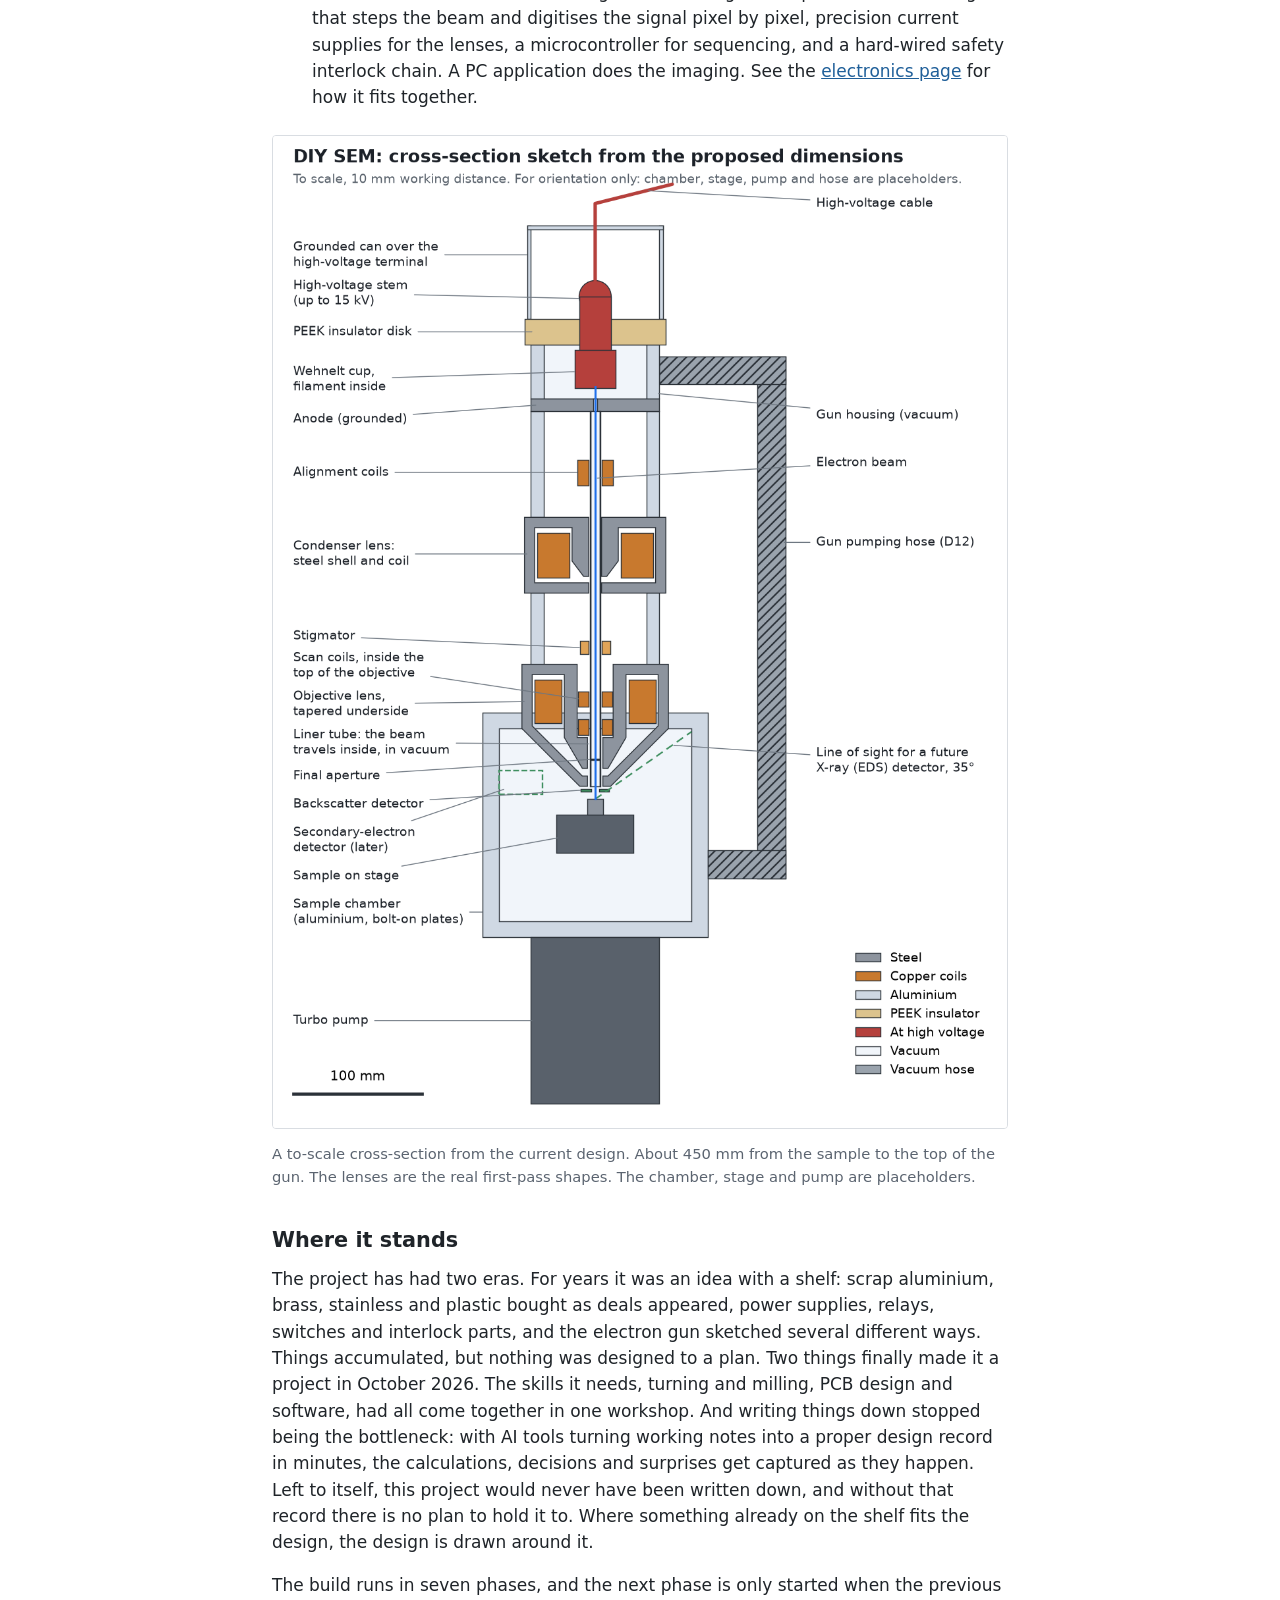
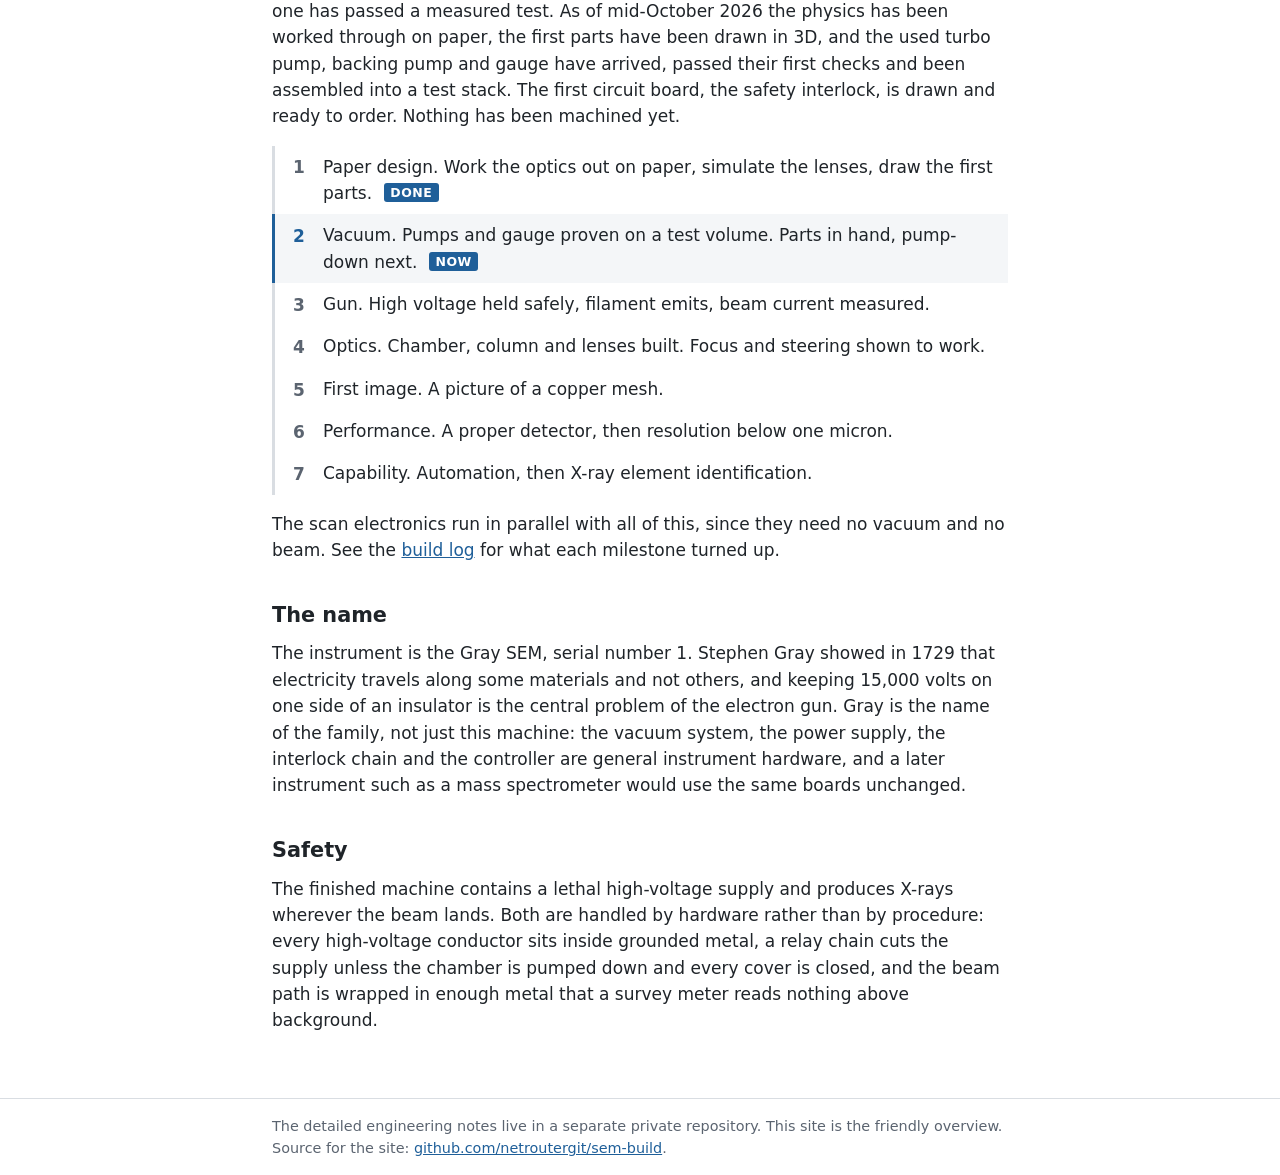
==== commit 22eb6e06: "Milestone 2: pumps and gauge arrived, turbo hand checks passed, test stack assembled, first photos; " ====
--- a/index.html
+++ b/index.html
@@ -50,11 +50,11 @@
 
   <h2>Where it stands</h2>
   <p>The project has had two eras. For years it was an idea with a shelf: scrap aluminium, brass, stainless and plastic bought as deals appeared, power supplies, relays, switches and interlock parts, and the electron gun sketched several different ways. Things accumulated, but nothing was designed to a plan. Two things finally made it a project in October 2026. The skills it needs, turning and milling, PCB design and software, had all come together in one workshop. And writing things down stopped being the bottleneck: with AI tools turning working notes into a proper design record in minutes, the calculations, decisions and surprises get captured as they happen. Left to itself, this project would never have been written down, and without that record there is no plan to hold it to. Where something already on the shelf fits the design, the design is drawn around it.</p>
-  <p>The build runs in seven phases, and the next phase is only started when the previous one has passed a measured test. As of October 2026 the physics has been worked through on paper, the first parts have been drawn in 3D, and the vacuum pumps and gauge have been bought used and are on their way. Nothing has been machined yet.</p>
+  <p>The build runs in seven phases, and the next phase is only started when the previous one has passed a measured test. As of mid-October 2026 the physics has been worked through on paper, the first parts have been drawn in 3D, and the used turbo pump, backing pump and gauge have arrived, passed their first checks and been assembled into a test stack. The first circuit board, the safety interlock, is drawn and ready to order. Nothing has been machined yet.</p>
 
   <ol class="phases">
     <li>Paper design. Work the optics out on paper, simulate the lenses, draw the first parts. <span class="tag">Done</span></li>
-    <li class="now">Vacuum. Pumps and gauge proven on a test volume. Parts bought, test next. <span class="tag">Now</span></li>
+    <li class="now">Vacuum. Pumps and gauge proven on a test volume. Parts in hand, pump-down next. <span class="tag">Now</span></li>
     <li>Gun. High voltage held safely, filament emits, beam current measured.</li>
     <li>Optics. Chamber, column and lenses built. Focus and steering shown to work.</li>
     <li>First image. A picture of a copper mesh.</li>
